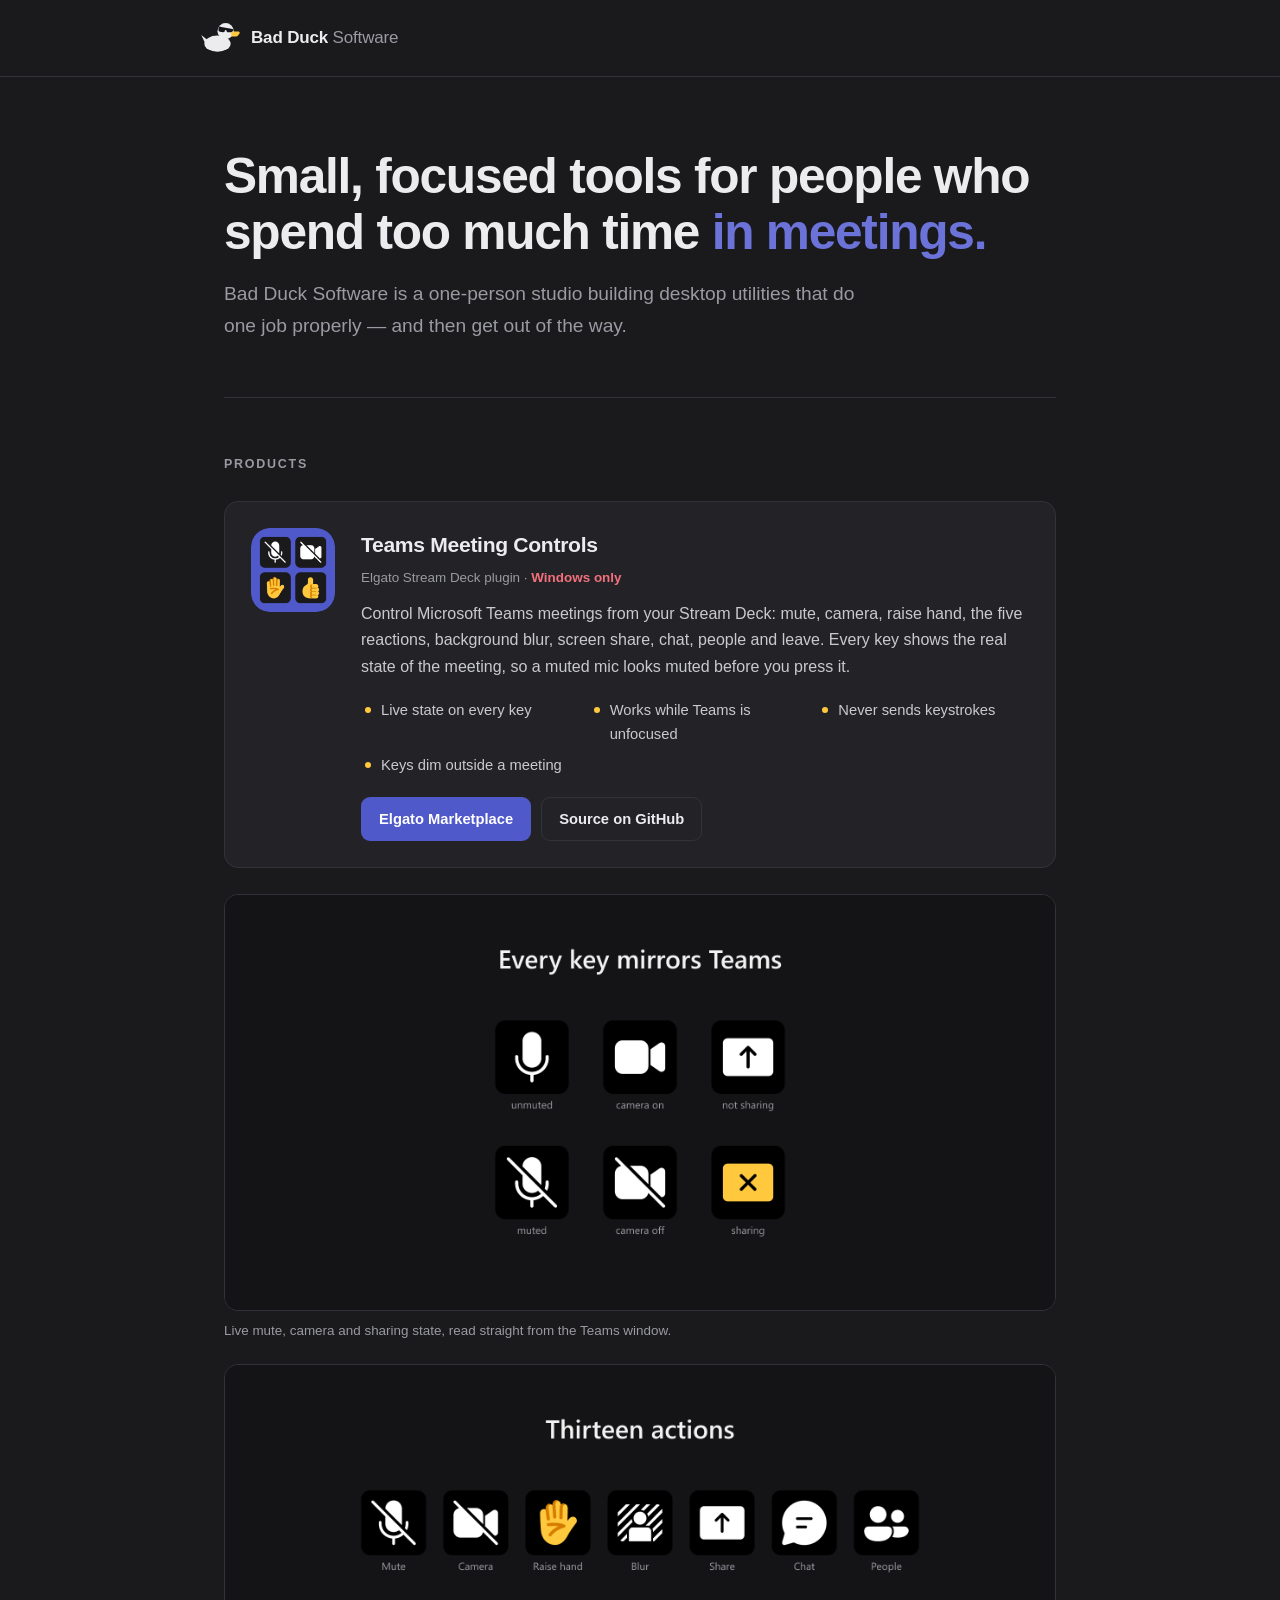
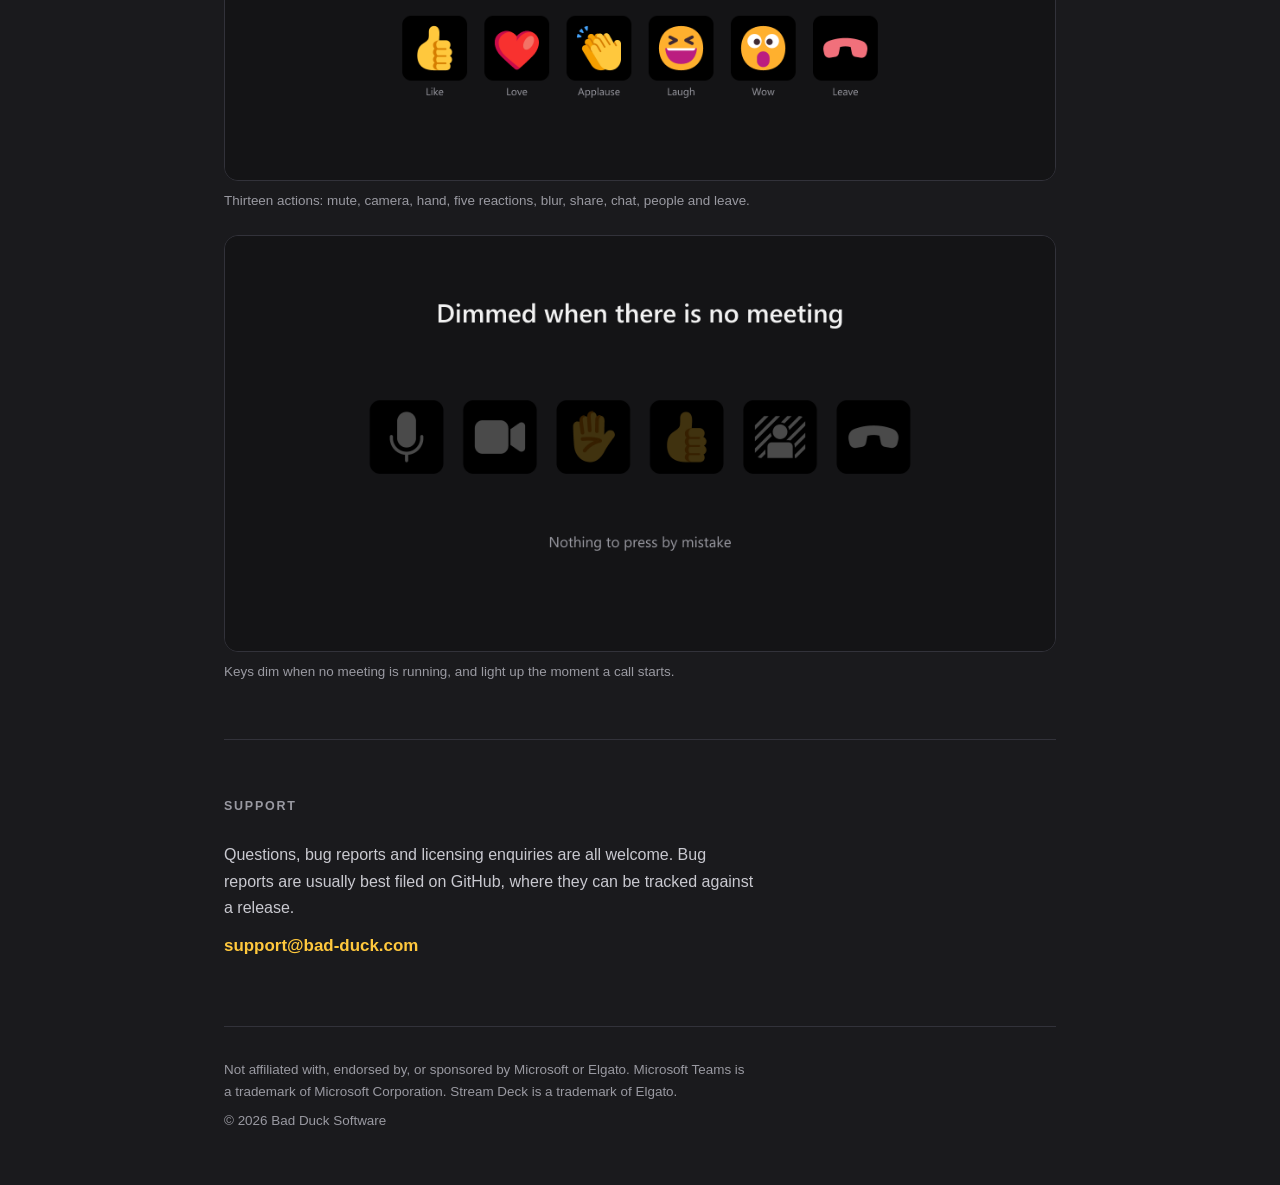
==== index.html @ 866840a8 "Use the Bad Duck logo for link previews, not the product icon og:image pointed at the Teams Meeting " ====
<!DOCTYPE html>
<html lang="en">
<head>
<meta charset="utf-8">
<meta name="viewport" content="width=device-width, initial-scale=1">
<title>Bad Duck Software</title>
<meta name="description" content="Bad Duck Software builds small, focused tools for people who spend too much time in meetings. Makers of Teams Meeting Controls for the Elgato Stream Deck.">
<link rel="canonical" href="https://bad-duck.com/">
<meta property="og:type" content="website">
<meta property="og:url" content="https://bad-duck.com/">
<meta property="og:title" content="Bad Duck Software">
<meta property="og:description" content="Small, focused tools for people who spend too much time in meetings.">
<meta property="og:image" content="https://bad-duck.com/brand/og-image.png">
<meta property="og:image:type" content="image/png">
<meta property="og:image:width" content="1200">
<meta property="og:image:height" content="630">
<meta property="og:image:alt" content="Bad Duck Software">
<meta name="twitter:card" content="summary_large_image">
<meta name="twitter:image" content="https://bad-duck.com/brand/og-image.png">
<meta name="theme-color" content="#1A1A1D">
<link rel="icon" href="favicon.svg" type="image/svg+xml">
<link rel="apple-touch-icon" href="brand/bad-duck-logo-dark-512.png">
<style>
  :root{
    --indigo:#5059C9;
    --indigo-lift:#6b73d8;
    --ink:#1A1A1D;
    --ink-raised:#232327;
    --amber:#FFC83D;
    --coral:#F1707B;
    --text:#ECECEE;
    --muted:#9A9AA2;
    --line:#32323a;
    --radius:14px;
  }
  *{box-sizing:border-box}
  html{-webkit-text-size-adjust:100%}
  body{
    margin:0;
    background:var(--ink);
    color:var(--text);
    font:16px/1.65 -apple-system,BlinkMacSystemFont,"Segoe UI",Roboto,Helvetica,Arial,sans-serif;
    -webkit-font-smoothing:antialiased;
  }
  a{color:var(--amber);text-decoration:none}
  a:hover{text-decoration:underline}
  .wrap{width:100%;max-width:880px;margin:0 auto;padding:0 24px}

  /* ---- header ---- */
  header{border-bottom:1px solid var(--line)}
  .bar{display:flex;align-items:center;gap:11px;padding:18px 0}
  .mark{width:40px;height:40px;flex:none;display:block}
  .wordmark{font-weight:650;letter-spacing:-.01em;font-size:17px}
  .wordmark span{color:var(--muted);font-weight:400}

  /* ---- hero ---- */
  .hero{padding:72px 0 56px;border-bottom:1px solid var(--line)}
  .hero h1{
    margin:0 0 18px;
    font-size:clamp(2rem,6vw,3.1rem);
    line-height:1.12;
    letter-spacing:-.025em;
    font-weight:700;
  }
  .hero h1 em{font-style:normal;color:var(--indigo-lift)}
  .lede{margin:0;font-size:clamp(1.02rem,2.4vw,1.2rem);color:var(--muted);max-width:60ch}

  /* ---- sections ---- */
  section{padding:56px 0;border-bottom:1px solid var(--line)}
  h2{font-size:.78rem;letter-spacing:.14em;text-transform:uppercase;color:var(--muted);
     margin:0 0 26px;font-weight:600}

  /* ---- product ---- */
  .card{
    display:flex;gap:26px;align-items:flex-start;
    background:var(--ink-raised);border:1px solid var(--line);
    border-radius:var(--radius);padding:26px;
  }
  .card img.icon{width:84px;height:84px;flex:none;border-radius:19px;display:block}
  .card h3{margin:0 0 4px;font-size:1.32rem;letter-spacing:-.015em}
  .platform{margin:0 0 12px;font-size:.84rem;color:var(--muted)}
  .platform b{color:var(--coral);font-weight:600}
  .card p.desc{margin:0 0 18px;color:#C9C9D0}

  ul.feat{list-style:none;margin:0 0 20px;padding:0;
          display:grid;grid-template-columns:repeat(auto-fit,minmax(178px,1fr));gap:6px 18px}
  ul.feat li{font-size:.92rem;color:#C9C9D0;padding-left:20px;position:relative}
  ul.feat li::before{content:"";position:absolute;left:4px;top:.62em;
                     width:6px;height:6px;border-radius:50%;background:var(--amber)}

  .actions{display:flex;flex-wrap:wrap;gap:10px}
  .btn{display:inline-block;padding:9px 17px;border-radius:9px;font-size:.92rem;font-weight:600;
       border:1px solid transparent;transition:background .15s,border-color .15s}
  .btn:hover{text-decoration:none}
  .btn-primary{background:var(--indigo);color:#fff}
  .btn-primary:hover{background:var(--indigo-lift)}
  .btn-ghost{border-color:var(--line);color:var(--text)}
  .btn-ghost:hover{border-color:var(--muted)}

  .gallery{margin-top:26px;display:grid;gap:22px}
  figure.shot{margin:0}
  figure.shot img{width:100%;height:auto;display:block;border-radius:var(--radius);
                  border:1px solid var(--line)}
  figure.shot figcaption{margin-top:9px;font-size:.84rem;color:var(--muted)}

  /* ---- contact ---- */
  .contact p{margin:0 0 10px;max-width:60ch;color:#C9C9D0}
  .mailto{font-size:1.06rem;font-weight:600}

  /* ---- footer ---- */
  footer{padding:32px 0 46px;font-size:.84rem;color:var(--muted)}
  footer p{margin:0 0 7px;max-width:70ch}

  @media (max-width:600px){
    .hero{padding:52px 0 42px}
    section{padding:44px 0}
    .card{flex-direction:column;gap:18px;padding:22px}
    .card img.icon{width:66px;height:66px;border-radius:15px}
  }
</style>
</head>
<body>

<header>
  <div class="wrap bar">
    <svg class="mark" viewBox="0 0 64 64" role="img" aria-label="Bad Duck Software logo">
      <path d="M13 36 2 27l10 21z" fill="#ECECEE"/>
      <ellipse cx="28" cy="41" rx="21" ry="13" fill="#ECECEE"/>
      <circle cx="41" cy="21" r="13" fill="#ECECEE"/>
      <path d="M50 21.5h11.3c1.9 0 2.9 2.2 1.7 3.7l-2.5 3.1c-.6.8-1.6 1.2-2.6 1.2H50z" fill="#FFC83D"/>
      <clipPath id="bdhead"><circle cx="41" cy="21" r="13"/></clipPath>
      <path clip-path="url(#bdhead)" d="M29.6 13.4 52 17.5c1.4.3 2 1.9 1 2.9l-1.7 1.7c-.5.5-1.2.8-1.9.8h-4.3c-1.6 0-2.8-1.3-2.8-2.9v-.5l-2.4-.4v.8c0 1.7-1.5 3-3.2 2.7l-4.7-.7c-1.4-.2-2.4-1.4-2.4-2.8v-3.2c0-1.6 1.5-2.8 3-2.5z" fill="#141418"/>
    </svg>
    <div class="wordmark">Bad Duck <span>Software</span></div>
  </div>
</header>

<main>
  <div class="wrap">

    <div class="hero">
      <h1>Small, focused tools for people who spend&nbsp;too&nbsp;much&nbsp;time <em>in meetings.</em></h1>
      <p class="lede">Bad Duck Software is a one-person studio building desktop utilities that do
        one job properly — and then get out of the way.</p>
    </div>

    <section>
      <h2>Products</h2>

      <div class="card">
        <img class="icon" src="img/teams-meeting-controls.png"
             alt="Teams Meeting Controls app icon" width="84" height="84">
        <div>
          <h3>Teams Meeting Controls</h3>
          <p class="platform">Elgato Stream Deck plugin &middot; <b>Windows only</b></p>
          <p class="desc">Control Microsoft Teams meetings from your Stream Deck: mute, camera,
            raise hand, the five reactions, background blur, screen share, chat, people and leave.
            Every key shows the real state of the meeting, so a muted mic looks muted before you
            press it.</p>
          <ul class="feat">
            <li>Live state on every key</li>
            <li>Works while Teams is unfocused</li>
            <li>Never sends keystrokes</li>
            <li>Keys dim outside a meeting</li>
          </ul>
          <div class="actions">
            <a class="btn btn-primary"
               href="https://marketplace.elgato.com/stream-deck/plugins">Elgato Marketplace</a>
            <a class="btn btn-ghost"
               href="https://github.com/danswett/streamdeck-teams-control">Source on GitHub</a>
          </div>
        </div>
      </div>

      <div class="gallery">
        <figure class="shot">
          <img src="img/gallery-live-state.png"
               alt="Stream Deck keys showing live Teams meeting state" loading="lazy">
          <figcaption>Live mute, camera and sharing state, read straight from the Teams window.</figcaption>
        </figure>
        <figure class="shot">
          <img src="img/gallery-actions.png"
               alt="The full set of Teams Meeting Controls actions" loading="lazy">
          <figcaption>Thirteen actions: mute, camera, hand, five reactions, blur, share, chat, people and leave.</figcaption>
        </figure>
        <figure class="shot">
          <img src="img/gallery-no-meeting.png"
               alt="Stream Deck keys dimmed when no meeting is running" loading="lazy">
          <figcaption>Keys dim when no meeting is running, and light up the moment a call starts.</figcaption>
        </figure>
      </div>
    </section>

    <section class="contact">
      <h2>Support</h2>
      <p>Questions, bug reports and licensing enquiries are all welcome. Bug reports are usually
        best filed on GitHub, where they can be tracked against a release.</p>
      <p class="mailto"><a href="mailto:support@bad-duck.com">support@bad-duck.com</a></p>
    </section>

  </div>
</main>

<footer>
  <div class="wrap">
    <p>Not affiliated with, endorsed by, or sponsored by Microsoft or Elgato. Microsoft Teams
      is a trademark of Microsoft Corporation. Stream Deck is a trademark of Elgato.</p>
    <p>&copy; 2026 Bad Duck Software</p>
  </div>
</footer>

</body>
</html>
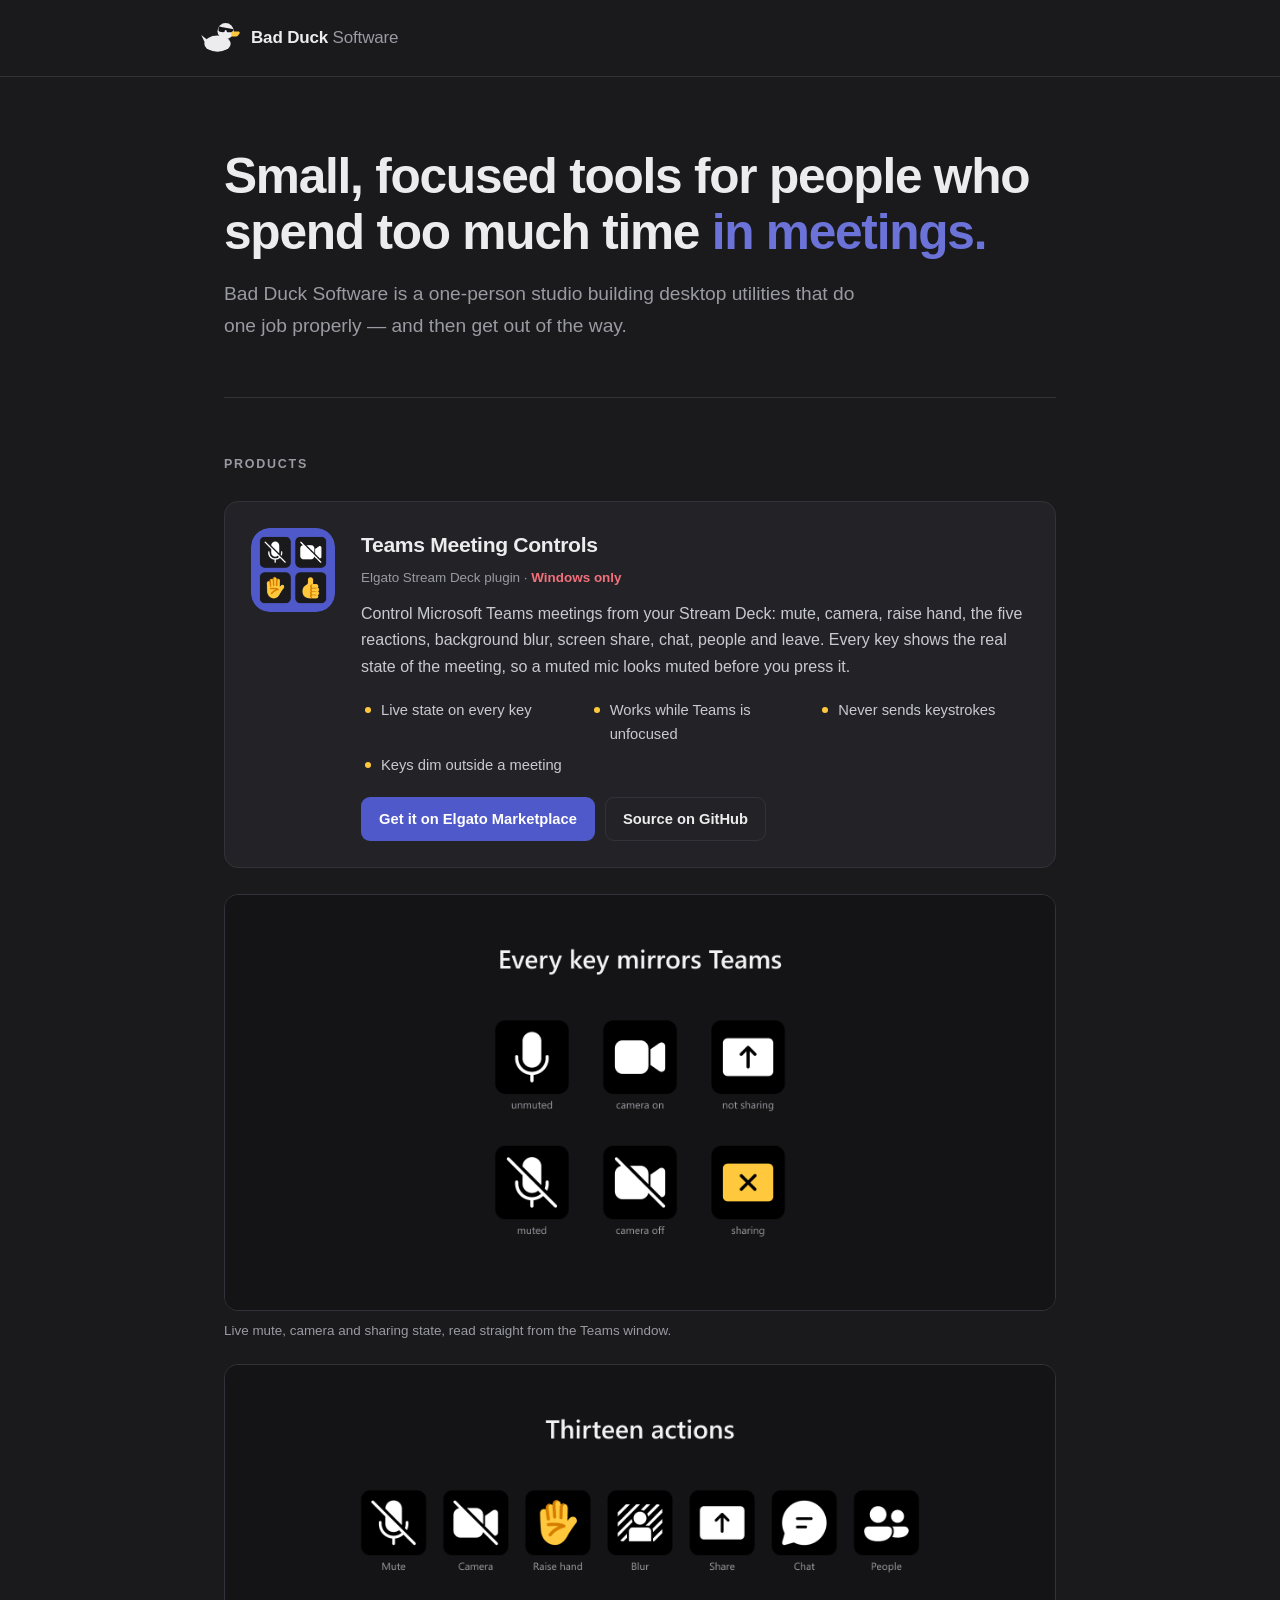
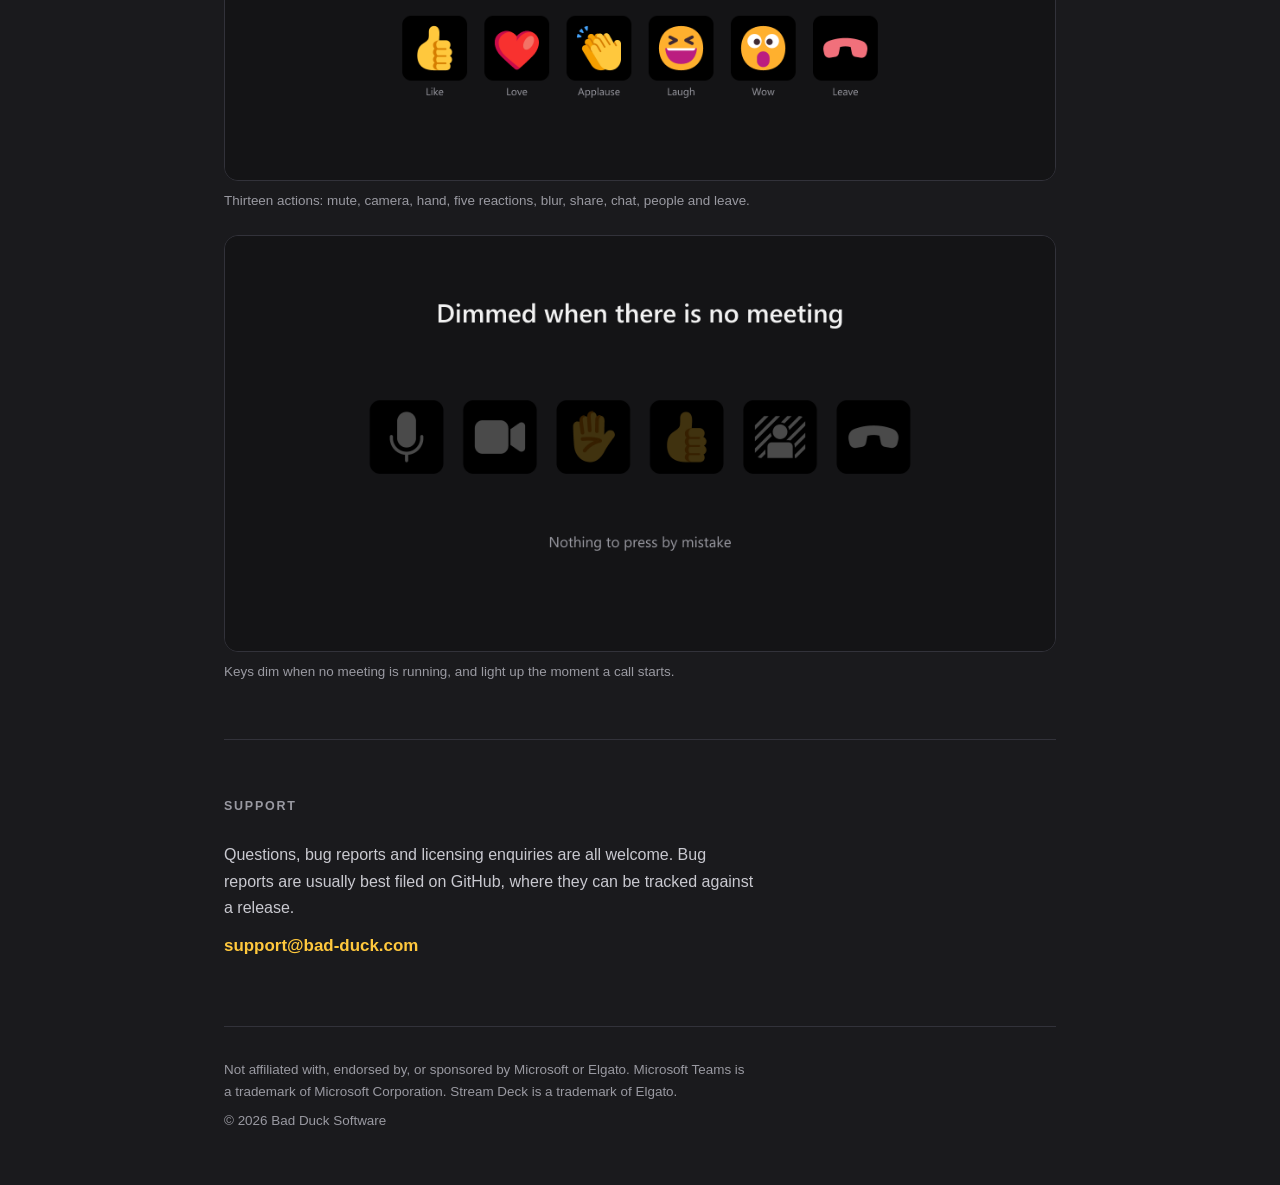
==== commit 2199b918: "Link straight to the Marketplace listing Teams Meeting Controls is published, so the button points a" ====
--- a/index.html
+++ b/index.html
@@ -165,7 +165,7 @@
           </ul>
           <div class="actions">
             <a class="btn btn-primary"
-               href="https://marketplace.elgato.com/stream-deck/plugins">Elgato Marketplace</a>
+               href="https://marketplace.elgato.com/product/teams-meeting-controls-cd033891-69c4-4ee7-95e5-f07773b6fb95">Get it on Elgato Marketplace</a>
             <a class="btn btn-ghost"
                href="https://github.com/danswett/streamdeck-teams-control">Source on GitHub</a>
           </div>
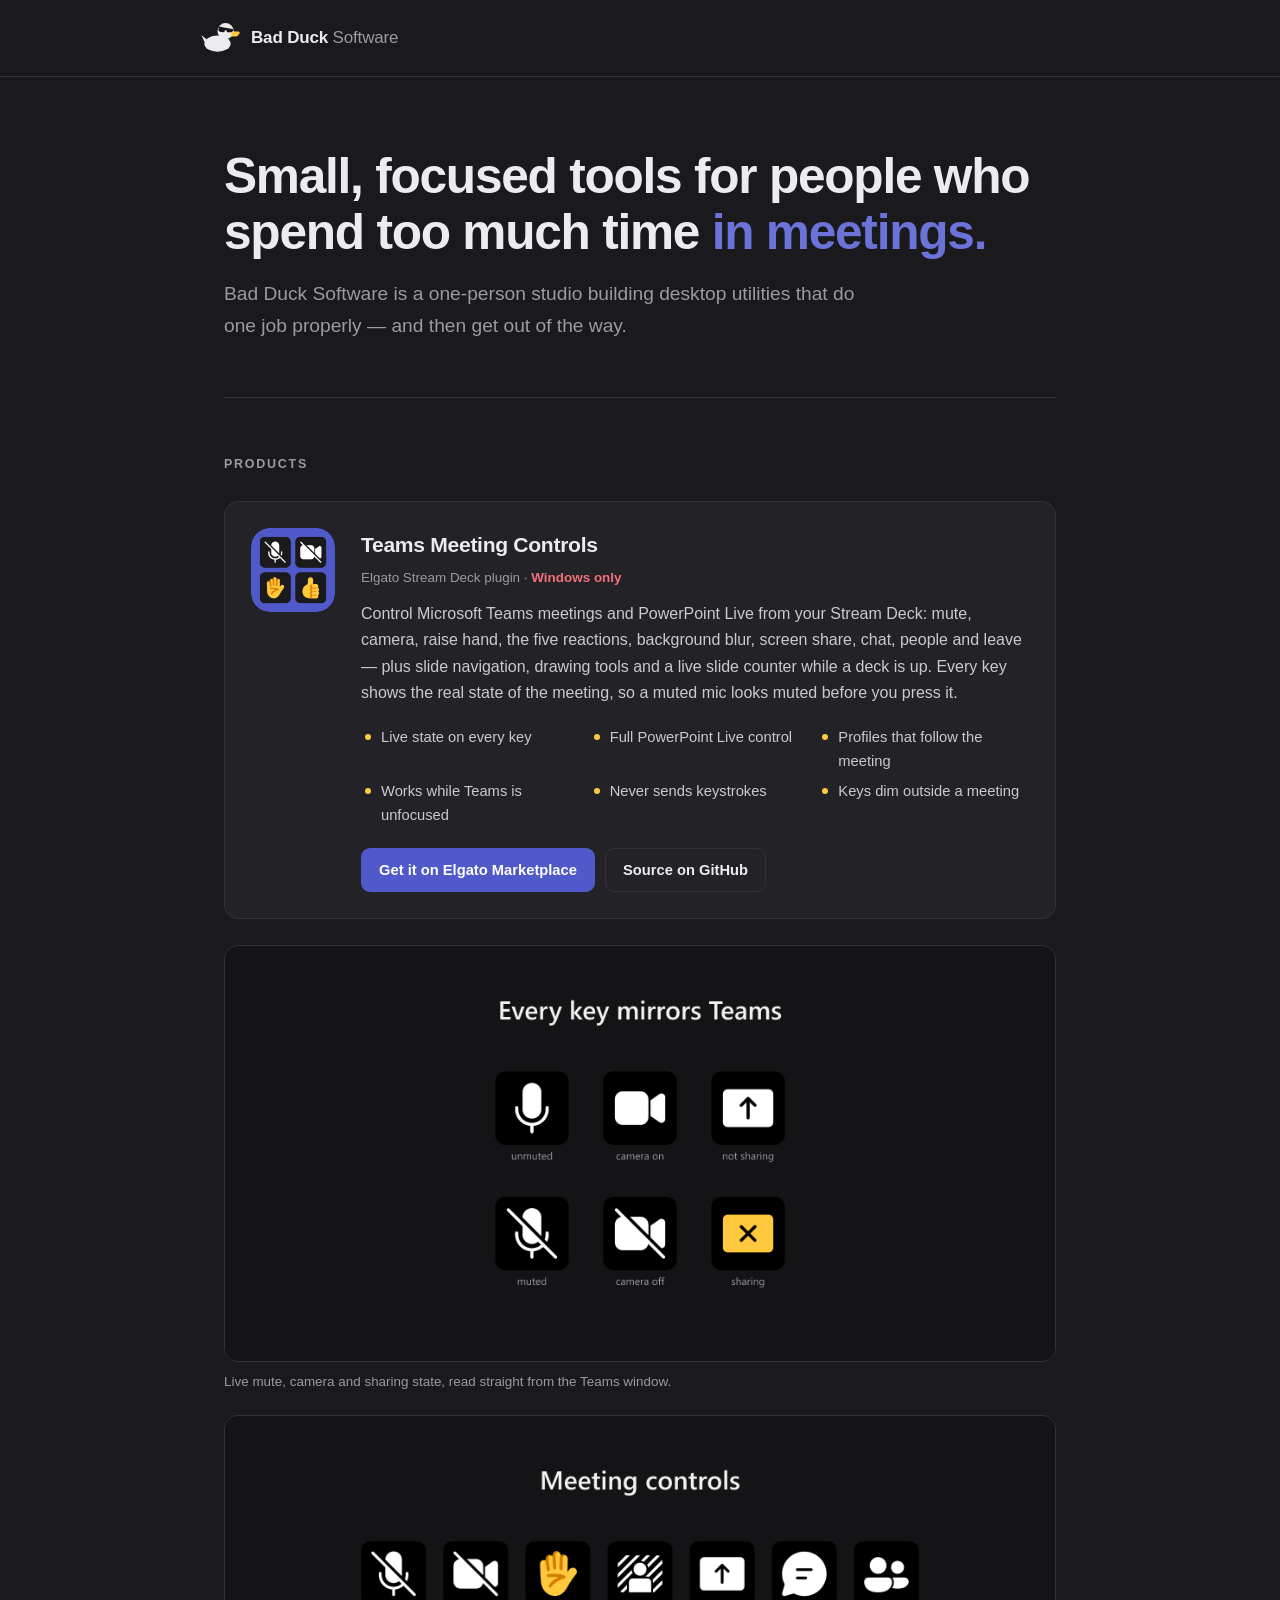
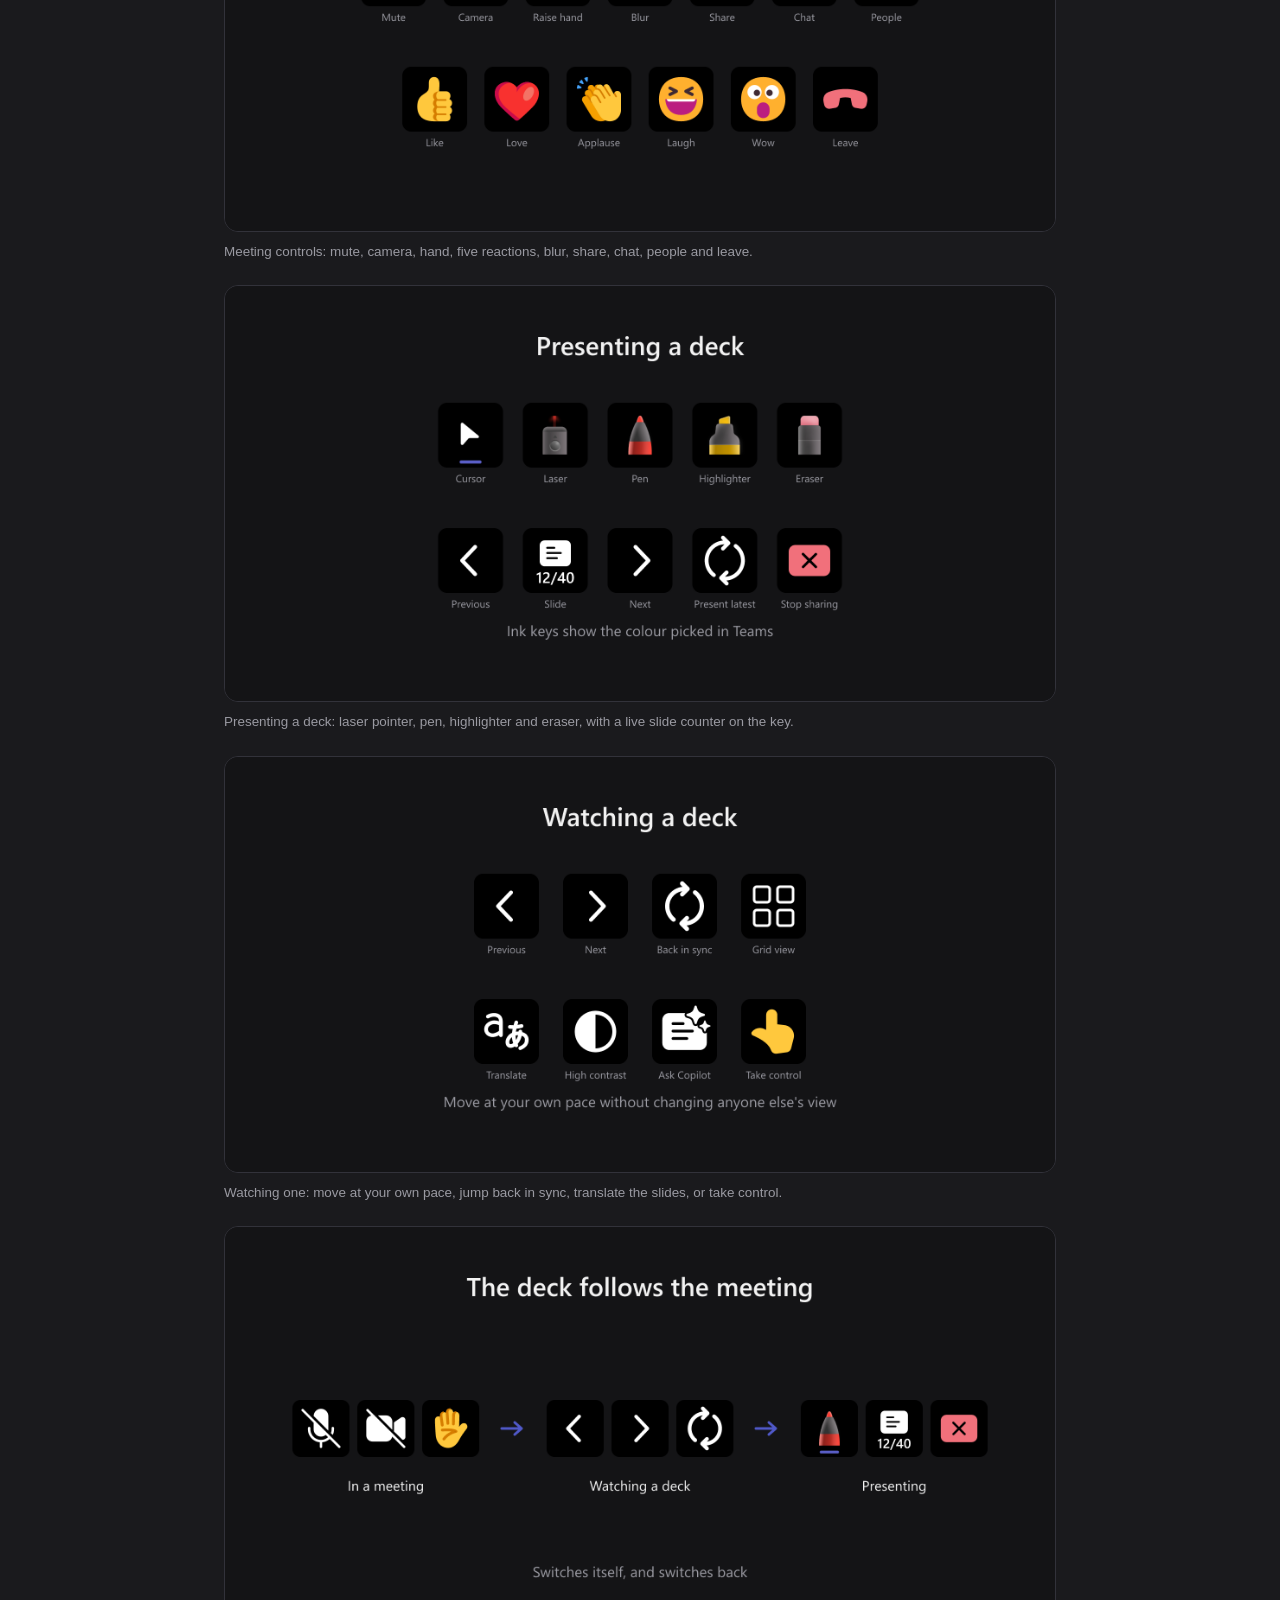
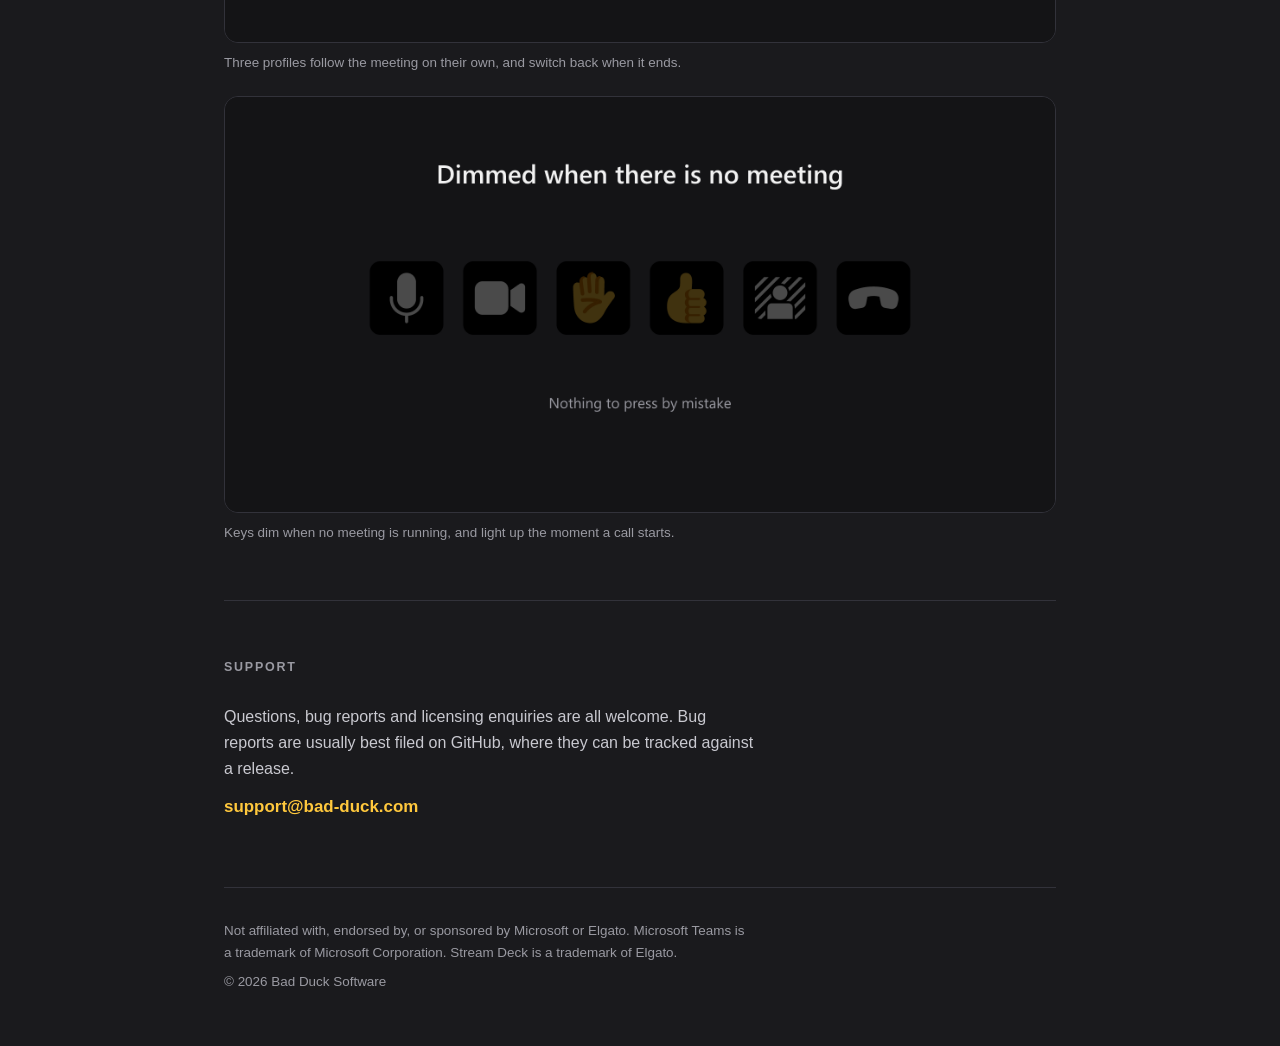
==== commit dbcfc011: "Show PowerPoint Live on the product page The page still described a meeting plugin: thirteen actions" ====
--- a/index.html
+++ b/index.html
@@ -153,12 +153,15 @@
         <div>
           <h3>Teams Meeting Controls</h3>
           <p class="platform">Elgato Stream Deck plugin &middot; <b>Windows only</b></p>
-          <p class="desc">Control Microsoft Teams meetings from your Stream Deck: mute, camera,
-            raise hand, the five reactions, background blur, screen share, chat, people and leave.
-            Every key shows the real state of the meeting, so a muted mic looks muted before you
-            press it.</p>
+          <p class="desc">Control Microsoft Teams meetings and PowerPoint Live from your Stream
+            Deck: mute, camera, raise hand, the five reactions, background blur, screen share,
+            chat, people and leave — plus slide navigation, drawing tools and a live slide
+            counter while a deck is up. Every key shows the real state of the meeting, so a
+            muted mic looks muted before you press it.</p>
           <ul class="feat">
             <li>Live state on every key</li>
+            <li>Full PowerPoint Live control</li>
+            <li>Profiles that follow the meeting</li>
             <li>Works while Teams is unfocused</li>
             <li>Never sends keystrokes</li>
             <li>Keys dim outside a meeting</li>
@@ -180,8 +183,23 @@
         </figure>
         <figure class="shot">
           <img src="img/gallery-actions.png"
-               alt="The full set of Teams Meeting Controls actions" loading="lazy">
-          <figcaption>Thirteen actions: mute, camera, hand, five reactions, blur, share, chat, people and leave.</figcaption>
+               alt="The Teams Meeting Controls meeting actions" loading="lazy">
+          <figcaption>Meeting controls: mute, camera, hand, five reactions, blur, share, chat, people and leave.</figcaption>
+        </figure>
+        <figure class="shot">
+          <img src="img/gallery-presenting.png"
+               alt="Stream Deck keys for presenting a PowerPoint Live deck" loading="lazy">
+          <figcaption>Presenting a deck: laser pointer, pen, highlighter and eraser, with a live slide counter on the key.</figcaption>
+        </figure>
+        <figure class="shot">
+          <img src="img/gallery-watching.png"
+               alt="Stream Deck keys for watching a PowerPoint Live deck" loading="lazy">
+          <figcaption>Watching one: move at your own pace, jump back in sync, translate the slides, or take control.</figcaption>
+        </figure>
+        <figure class="shot">
+          <img src="img/gallery-profiles.png"
+               alt="Three Stream Deck profiles following the state of a meeting" loading="lazy">
+          <figcaption>Three profiles follow the meeting on their own, and switch back when it ends.</figcaption>
         </figure>
         <figure class="shot">
           <img src="img/gallery-no-meeting.png"
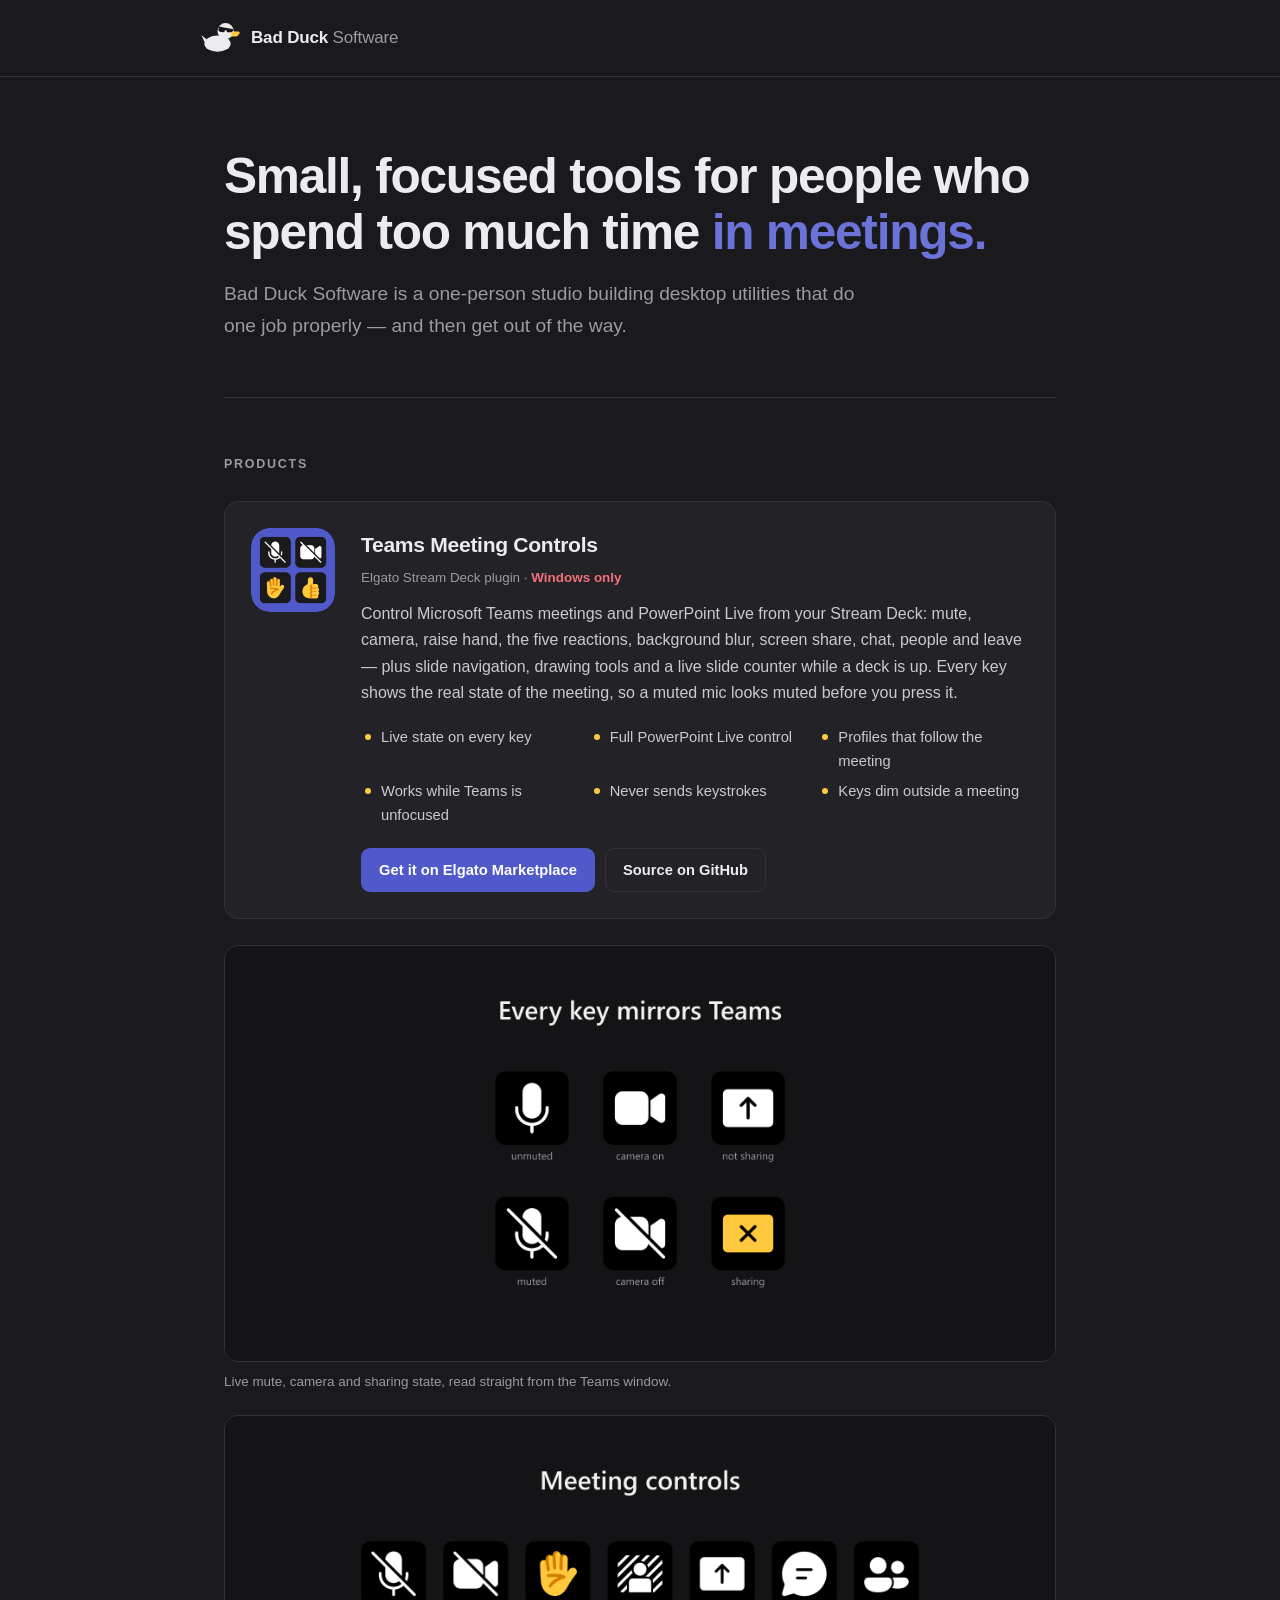
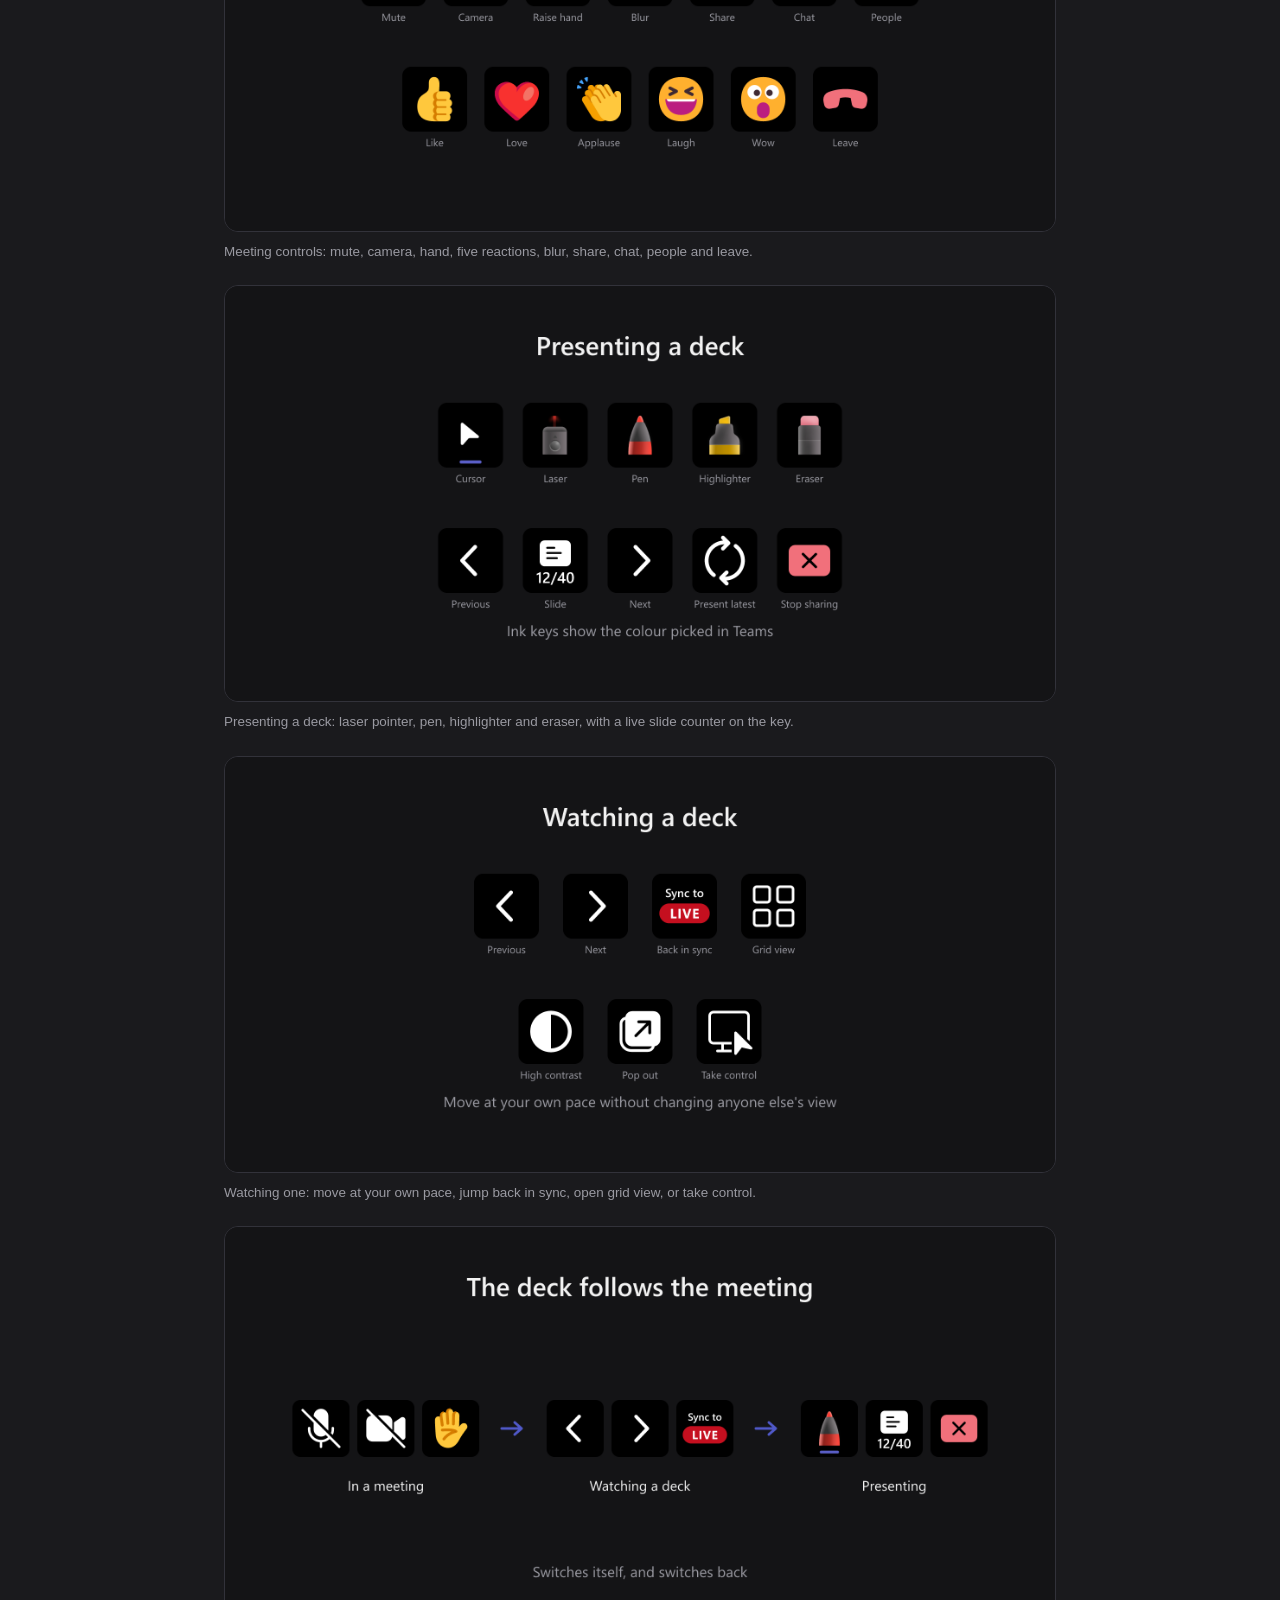
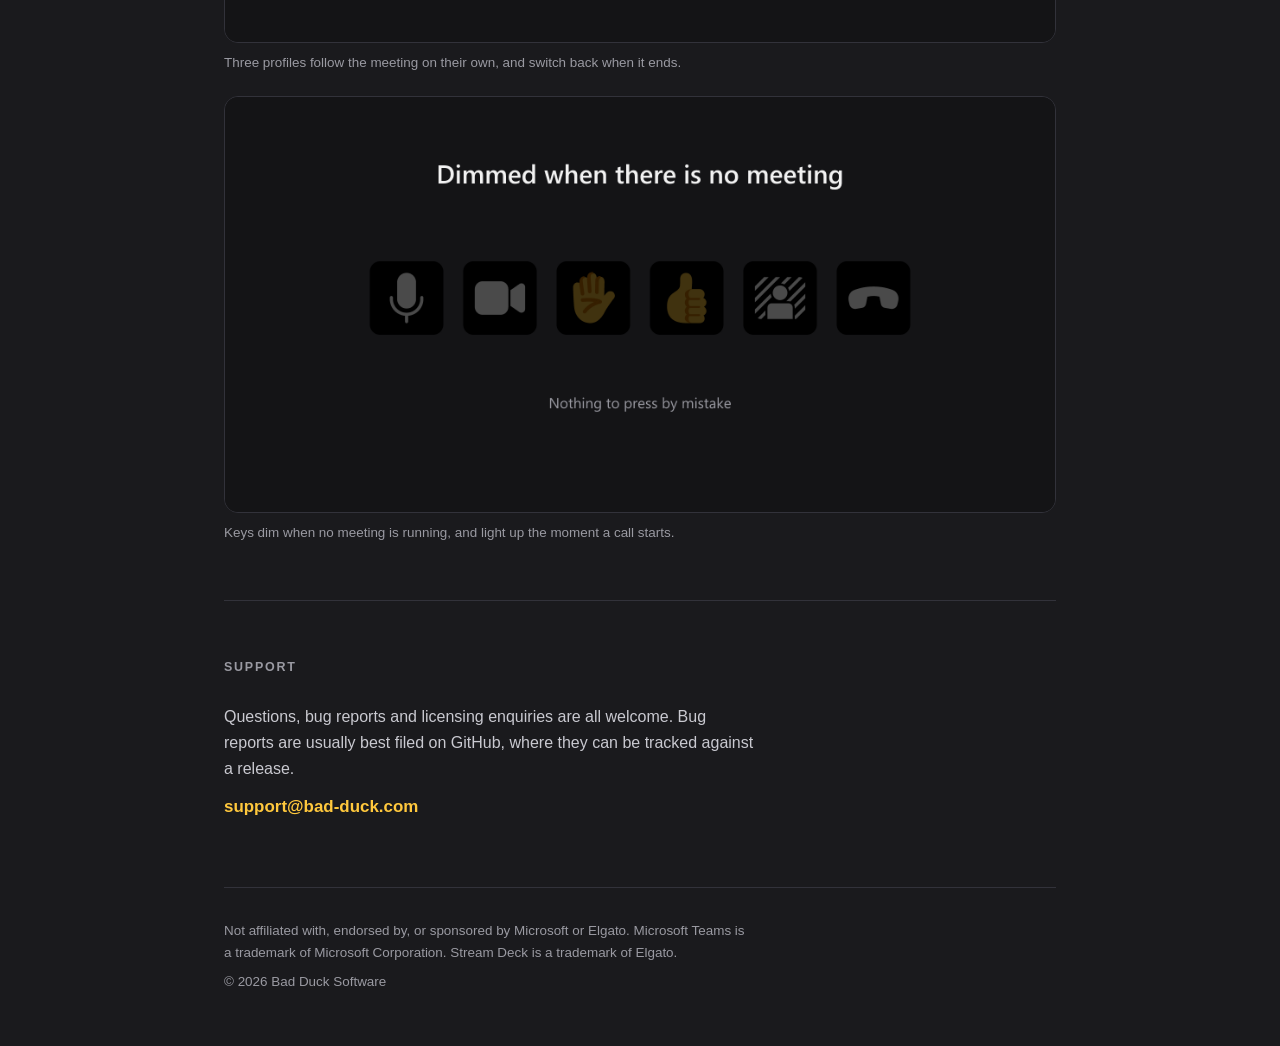
==== commit ccb684a0: "Drop translate from the watching caption Translate slides and Ask Copilot were withdrawn from the pl" ====
--- a/index.html
+++ b/index.html
@@ -194,7 +194,7 @@
         <figure class="shot">
           <img src="img/gallery-watching.png"
                alt="Stream Deck keys for watching a PowerPoint Live deck" loading="lazy">
-          <figcaption>Watching one: move at your own pace, jump back in sync, translate the slides, or take control.</figcaption>
+          <figcaption>Watching one: move at your own pace, jump back in sync, open grid view, or take control.</figcaption>
         </figure>
         <figure class="shot">
           <img src="img/gallery-profiles.png"
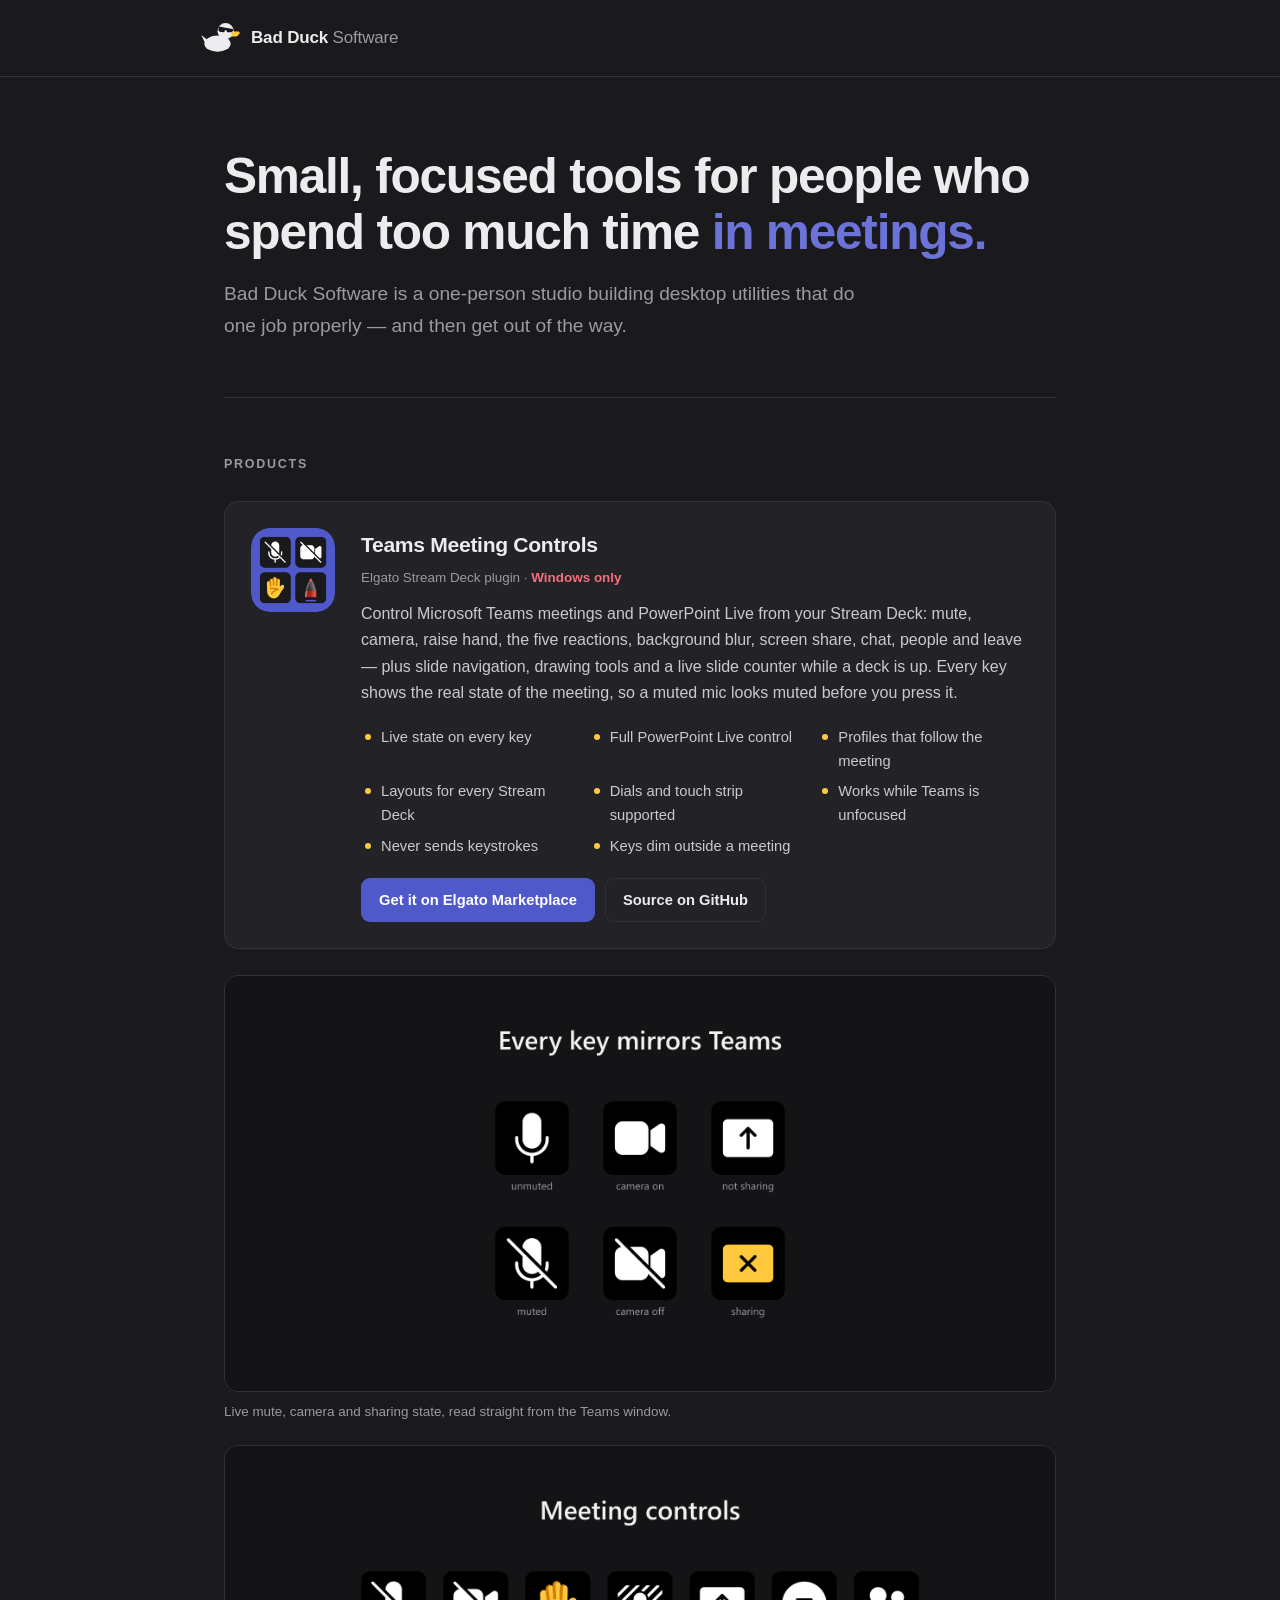
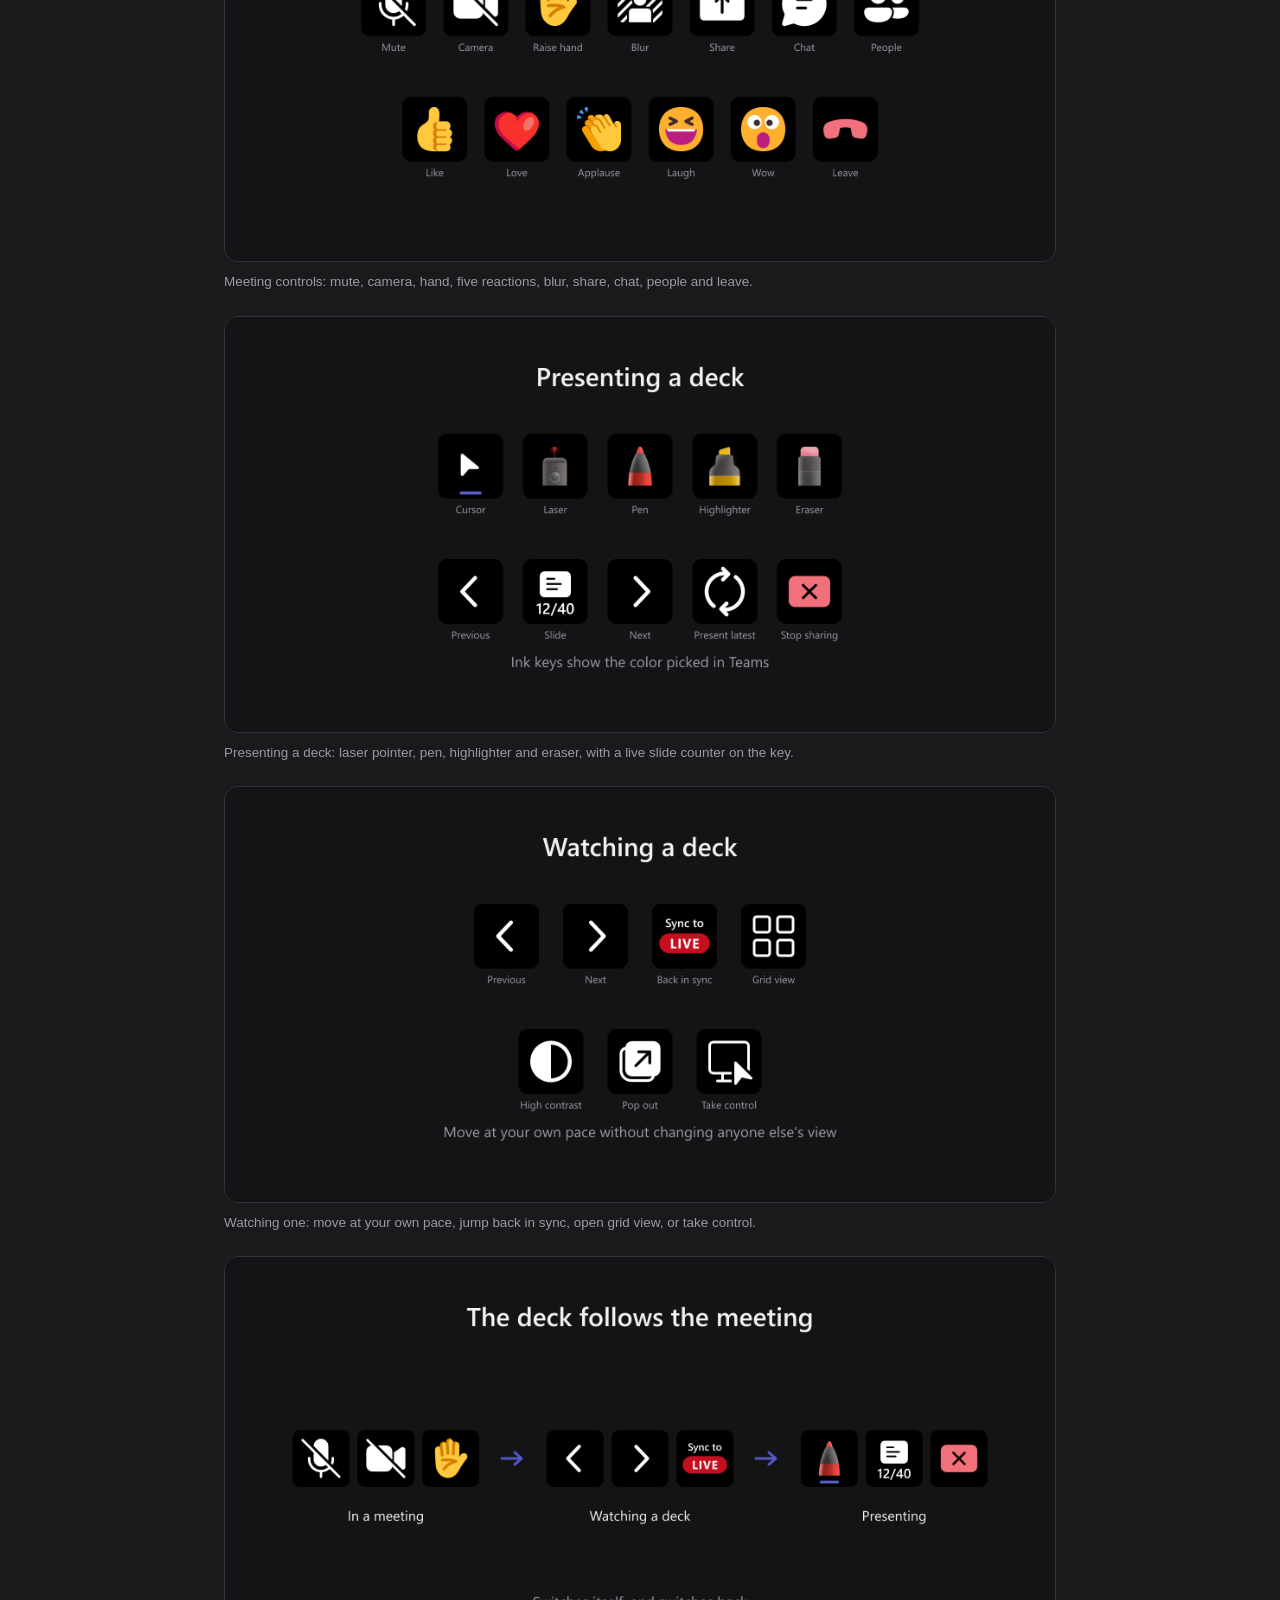
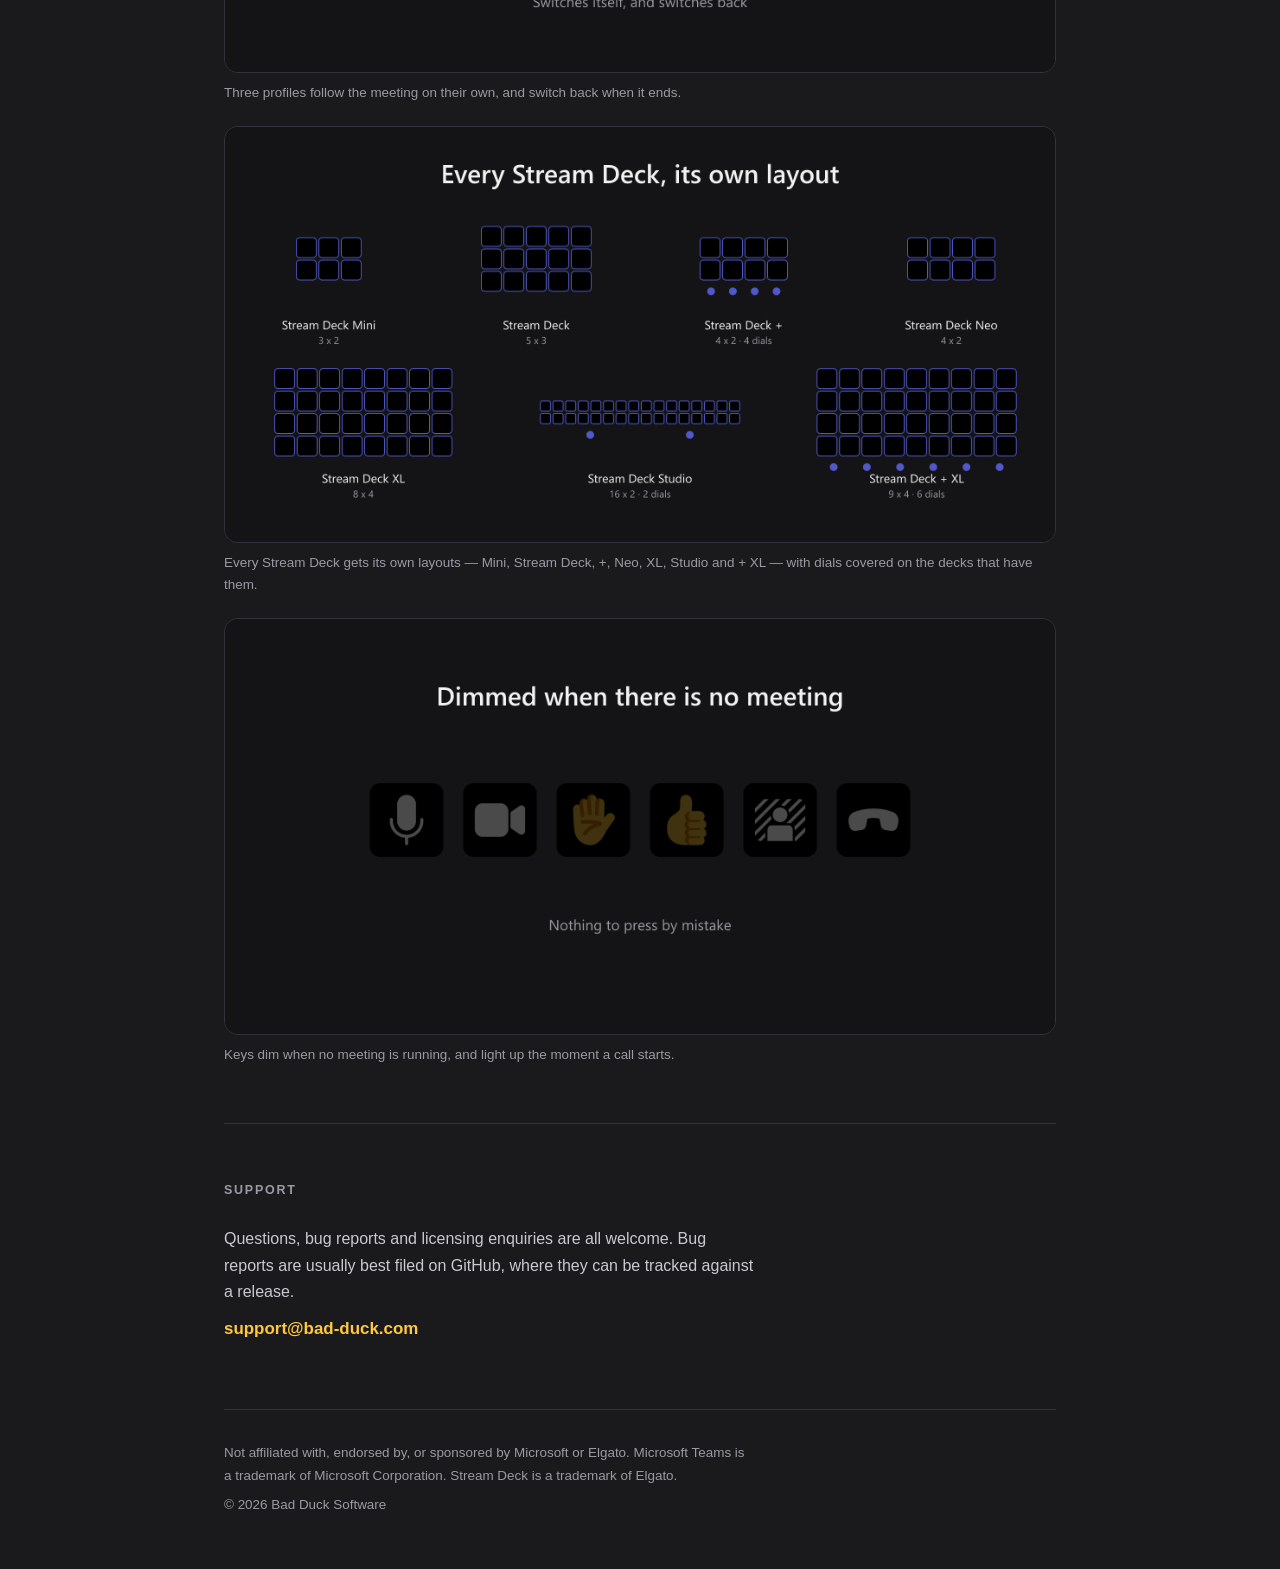
==== commit 5dfa1511: "Show that every Stream Deck is covered The plugin now ships layouts for all seven Stream Decks with " ====
--- a/index.html
+++ b/index.html
@@ -162,6 +162,8 @@
             <li>Live state on every key</li>
             <li>Full PowerPoint Live control</li>
             <li>Profiles that follow the meeting</li>
+            <li>Layouts for every Stream Deck</li>
+            <li>Dials and touch strip supported</li>
             <li>Works while Teams is unfocused</li>
             <li>Never sends keystrokes</li>
             <li>Keys dim outside a meeting</li>
@@ -202,6 +204,11 @@
           <figcaption>Three profiles follow the meeting on their own, and switch back when it ends.</figcaption>
         </figure>
         <figure class="shot">
+          <img src="img/gallery-decks.png"
+               alt="The grids of all seven supported Stream Deck models" loading="lazy">
+          <figcaption>Every Stream Deck gets its own layouts — Mini, Stream Deck, +, Neo, XL, Studio and + XL — with dials covered on the decks that have them.</figcaption>
+        </figure>
+        <figure class="shot">
           <img src="img/gallery-no-meeting.png"
                alt="Stream Deck keys dimmed when no meeting is running" loading="lazy">
           <figcaption>Keys dim when no meeting is running, and light up the moment a call starts.</figcaption>
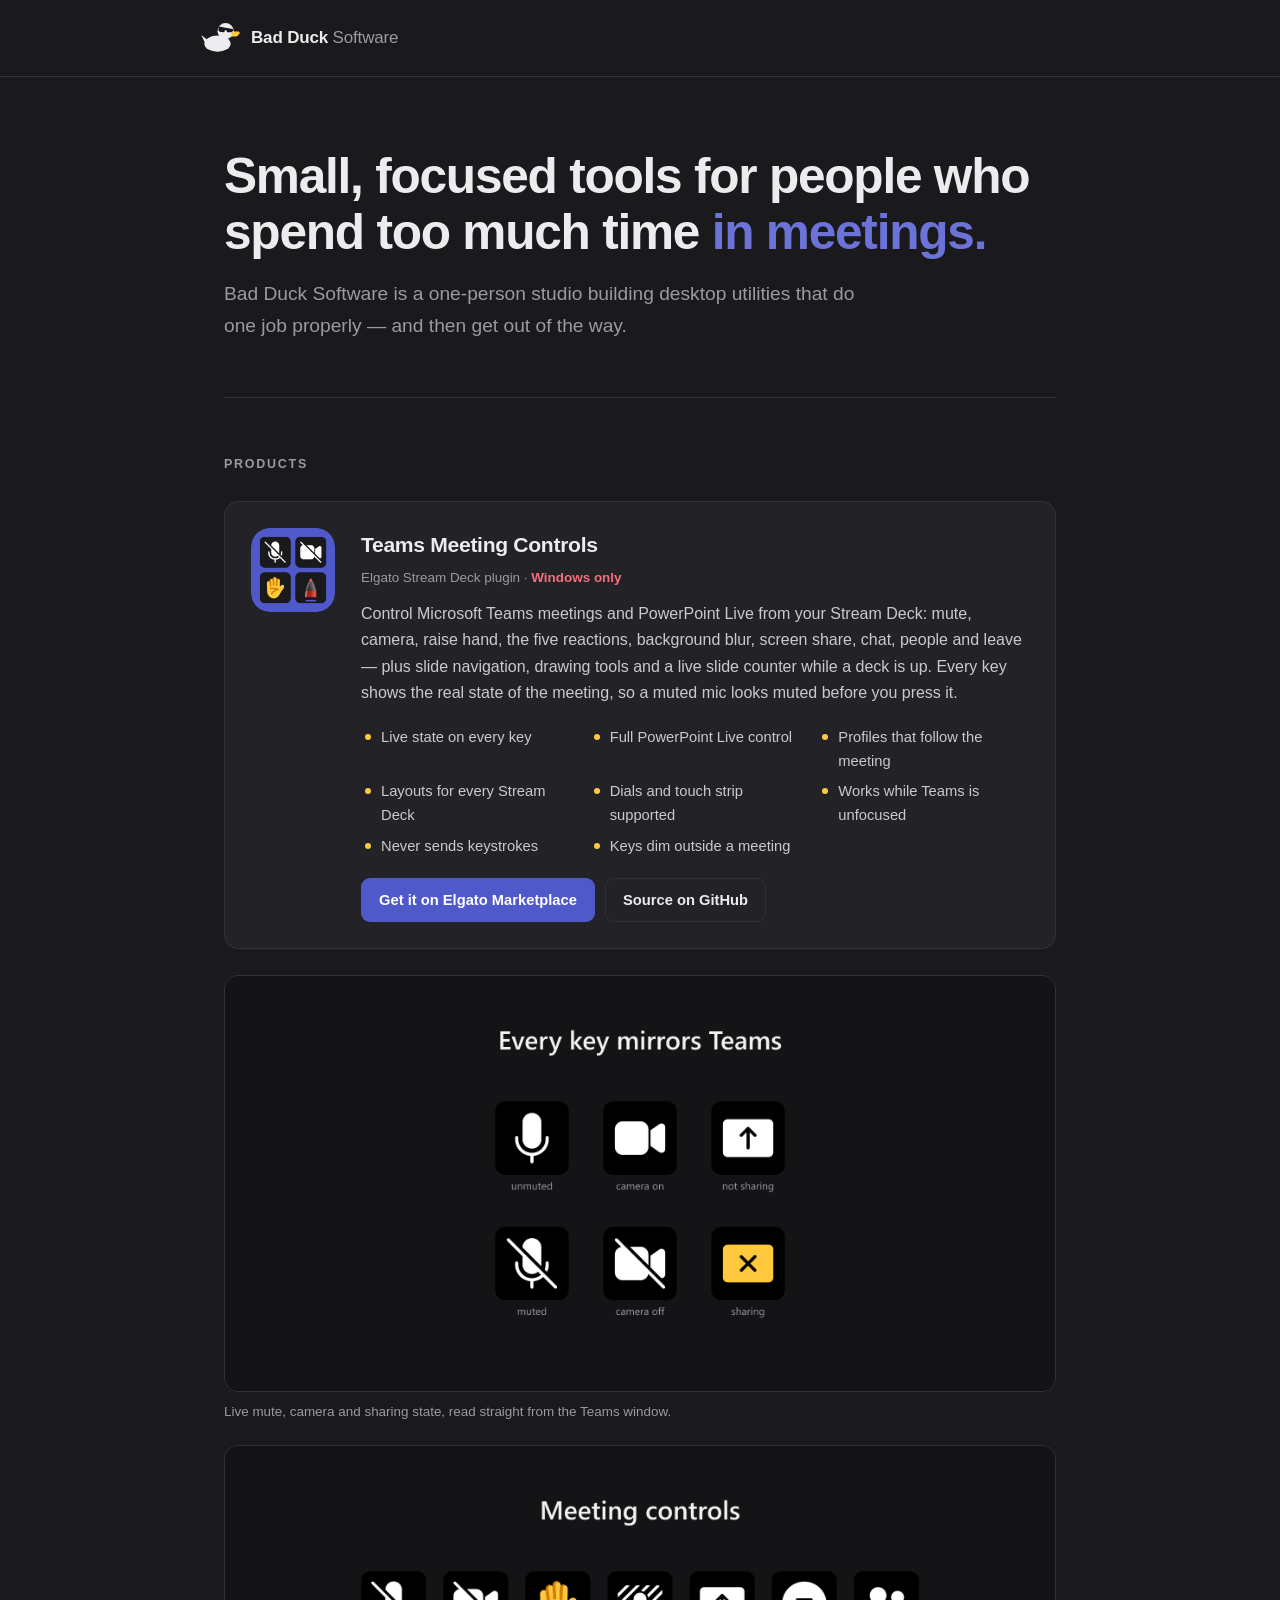
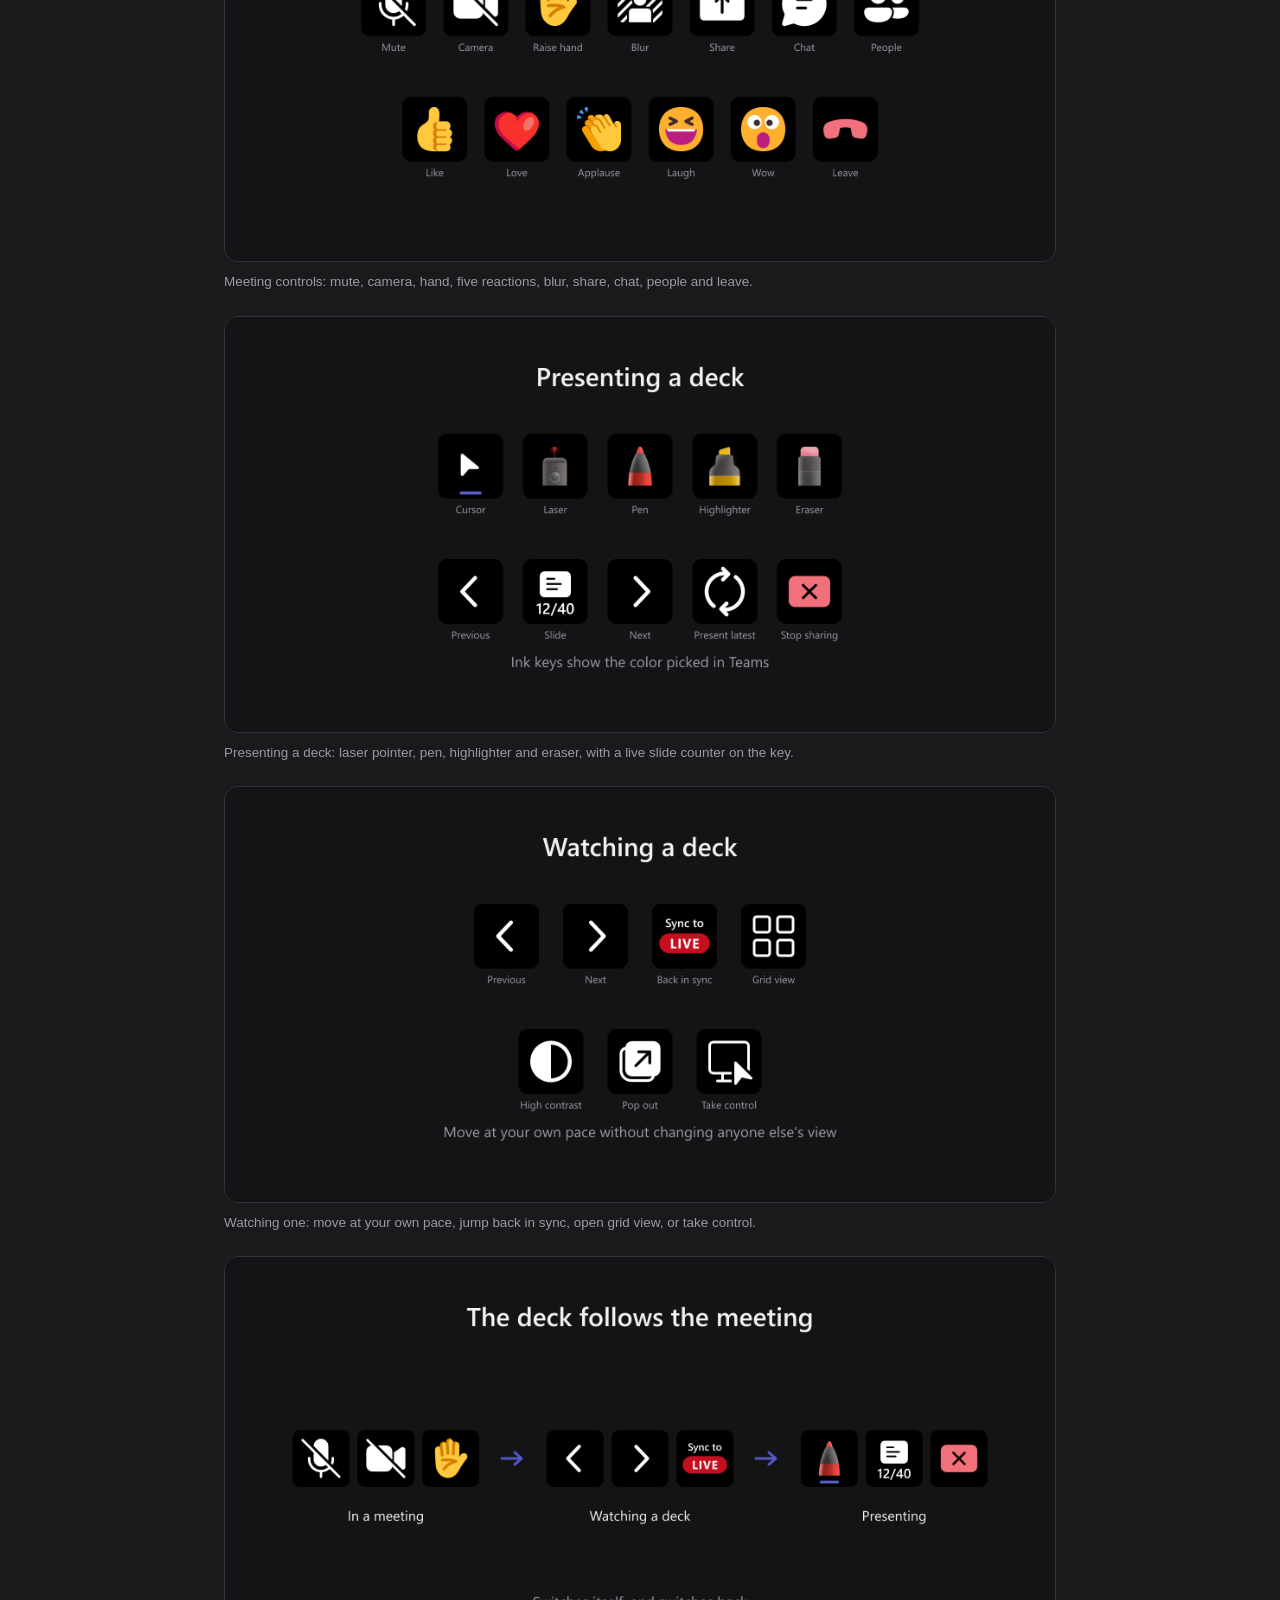
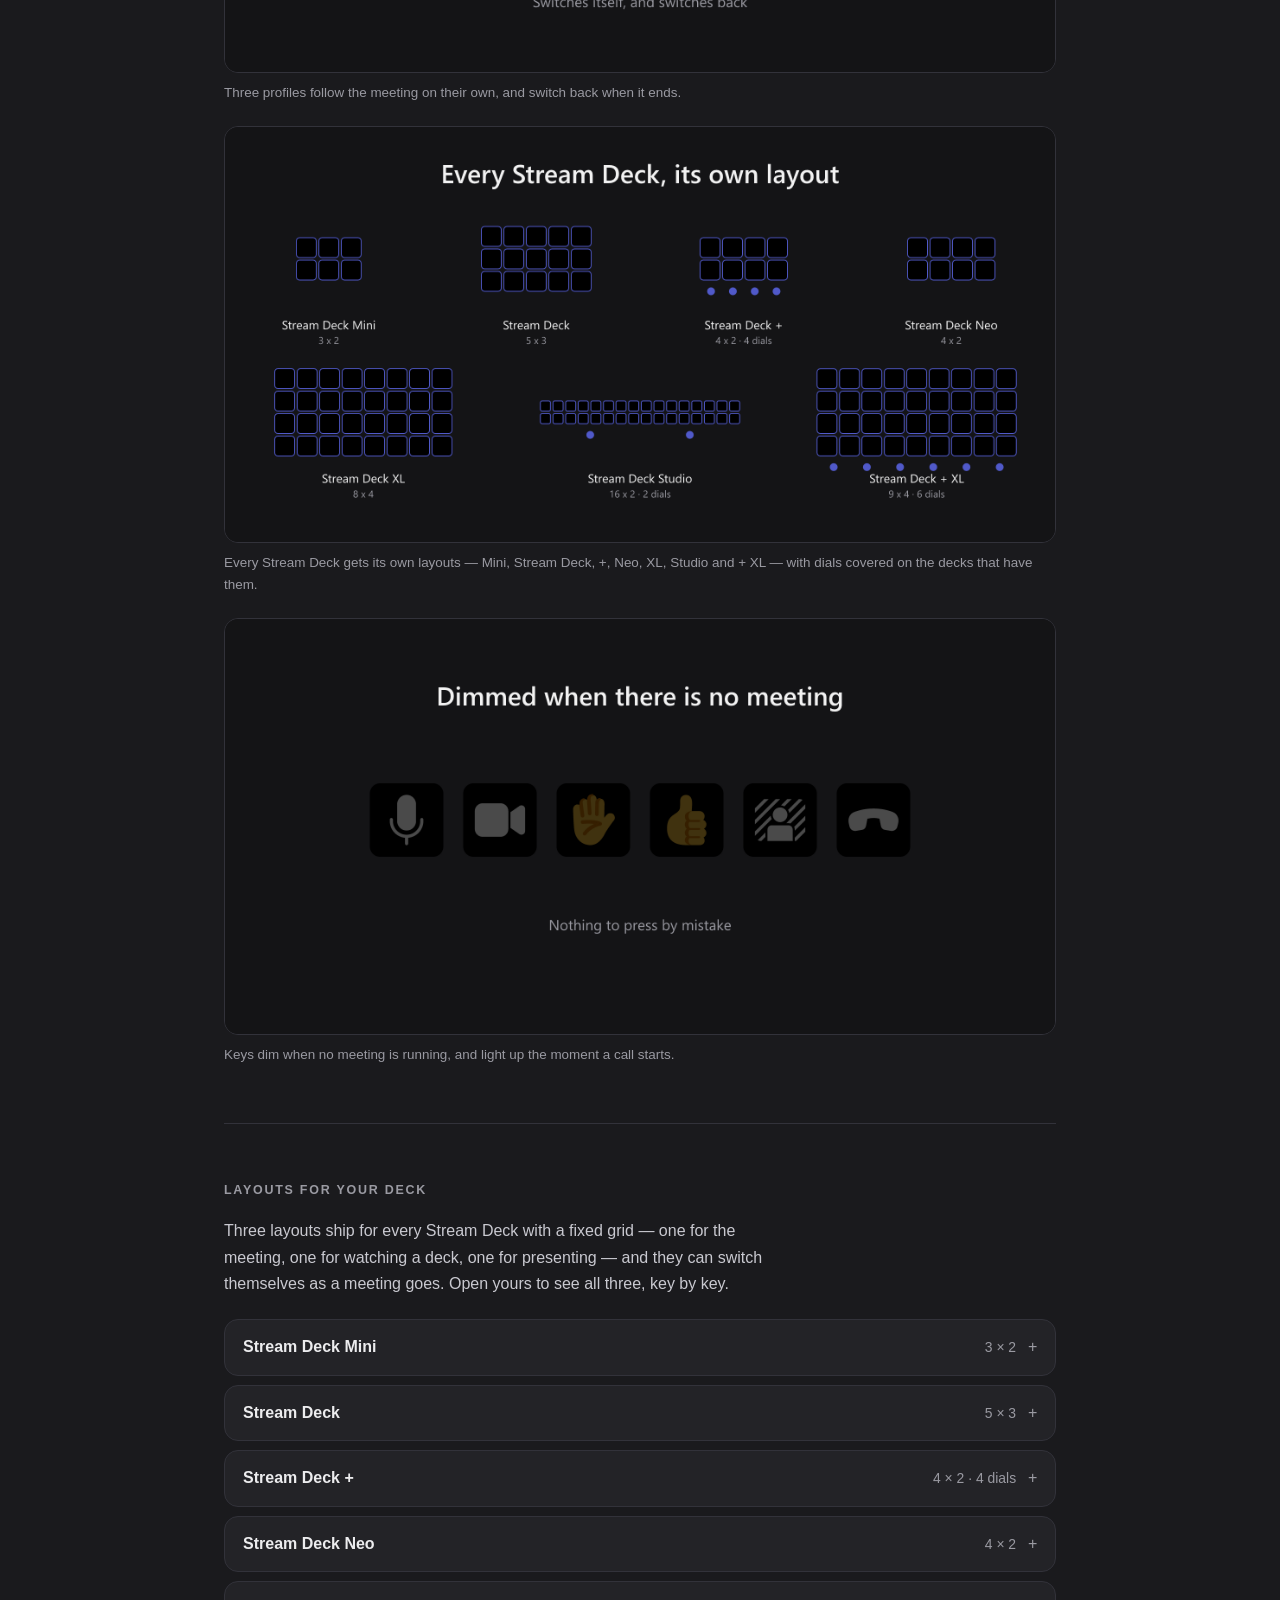
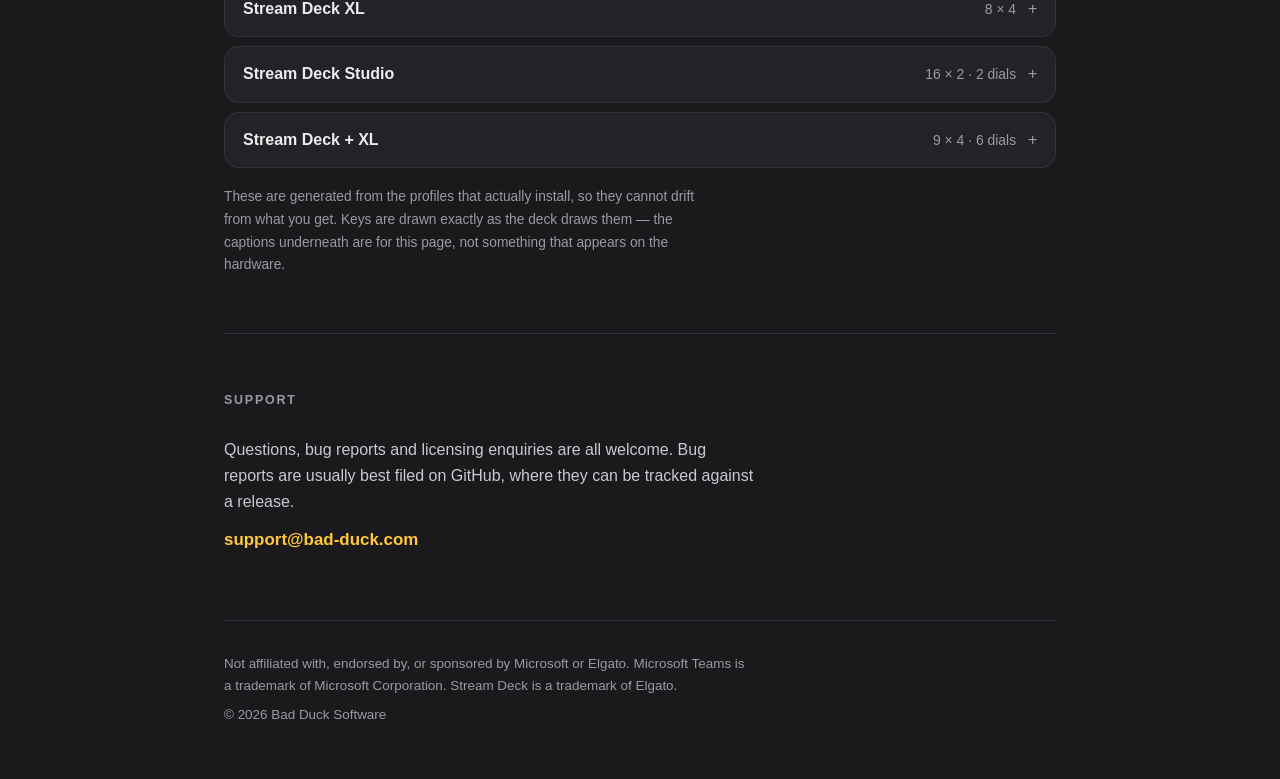
==== commit b78f0206: "Show each deck's layouts on the product page The page said every Stream Deck was covered without sho" ====
--- a/index.html
+++ b/index.html
@@ -103,6 +103,24 @@
                   border:1px solid var(--line)}
   figure.shot figcaption{margin-top:9px;font-size:.84rem;color:var(--muted)}
 
+  /* ---- deck layouts ---- */
+  .intro{margin:-8px 0 22px;color:#C9C9D0;max-width:64ch}
+  .decks{display:grid;gap:9px}
+  details.deck{background:var(--ink-raised);border:1px solid var(--line);
+               border-radius:var(--radius)}
+  details.deck>summary{cursor:pointer;padding:14px 18px;display:flex;align-items:baseline;gap:12px;
+                       font-weight:600;list-style:none}
+  details.deck>summary::-webkit-details-marker{display:none}
+  details.deck>summary .grid{color:var(--muted);font-weight:400;font-size:.87rem;margin-left:auto}
+  details.deck>summary::after{content:"+";color:var(--muted);font-weight:400;
+                              width:1ch;text-align:center}
+  details.deck[open]>summary::after{content:"\2212"}
+  details.deck>summary:hover{color:var(--amber)}
+  details.deck .sheet{padding:0 18px 18px}
+  details.deck img{max-width:100%;height:auto;display:block;border-radius:10px;
+                   border:1px solid var(--line)}
+  .note{margin:18px 0 0;font-size:.86rem;color:var(--muted);max-width:64ch}
+
   /* ---- contact ---- */
   .contact p{margin:0 0 10px;max-width:60ch;color:#C9C9D0}
   .mailto{font-size:1.06rem;font-weight:600}
@@ -216,6 +234,75 @@
       </div>
     </section>
 
+    <section>
+      <h2>Layouts for your deck</h2>
+      <p class="intro">Three layouts ship for every Stream Deck with a fixed grid — one for the
+        meeting, one for watching a deck, one for presenting — and they can switch themselves as
+        a meeting goes. Open yours to see all three, key by key.</p>
+
+      <div class="decks">
+        <details class="deck">
+          <summary>Stream Deck Mini<span class="grid">3 &times; 2</span></summary>
+          <div class="sheet">
+            <img src="img/layouts/mini.png" width="330"
+                 alt="The three Stream Deck Mini layouts" loading="lazy">
+          </div>
+        </details>
+
+        <details class="deck">
+          <summary>Stream Deck<span class="grid">5 &times; 3</span></summary>
+          <div class="sheet">
+            <img src="img/layouts/stream-deck.png" width="440"
+                 alt="The three Stream Deck layouts" loading="lazy">
+          </div>
+        </details>
+
+        <details class="deck">
+          <summary>Stream Deck +<span class="grid">4 &times; 2 &middot; 4 dials</span></summary>
+          <div class="sheet">
+            <img src="img/layouts/plus.png" width="380"
+                 alt="The three Stream Deck + layouts" loading="lazy">
+          </div>
+        </details>
+
+        <details class="deck">
+          <summary>Stream Deck Neo<span class="grid">4 &times; 2</span></summary>
+          <div class="sheet">
+            <img src="img/layouts/neo.png" width="380"
+                 alt="The three Stream Deck Neo layouts" loading="lazy">
+          </div>
+        </details>
+
+        <details class="deck">
+          <summary>Stream Deck XL<span class="grid">8 &times; 4</span></summary>
+          <div class="sheet">
+            <img src="img/layouts/xl.png" width="700"
+                 alt="The three Stream Deck XL layouts" loading="lazy">
+          </div>
+        </details>
+
+        <details class="deck">
+          <summary>Stream Deck Studio<span class="grid">16 &times; 2 &middot; 2 dials</span></summary>
+          <div class="sheet">
+            <img src="img/layouts/studio.png" width="900"
+                 alt="The three Stream Deck Studio layouts" loading="lazy">
+          </div>
+        </details>
+
+        <details class="deck">
+          <summary>Stream Deck + XL<span class="grid">9 &times; 4 &middot; 6 dials</span></summary>
+          <div class="sheet">
+            <img src="img/layouts/plus-xl.png" width="780"
+                 alt="The three Stream Deck + XL layouts" loading="lazy">
+          </div>
+        </details>
+      </div>
+
+      <p class="note">These are generated from the profiles that actually install, so they cannot
+        drift from what you get. Keys are drawn exactly as the deck draws them — the captions
+        underneath are for this page, not something that appears on the hardware.</p>
+    </section>
+
     <section class="contact">
       <h2>Support</h2>
       <p>Questions, bug reports and licensing enquiries are all welcome. Bug reports are usually
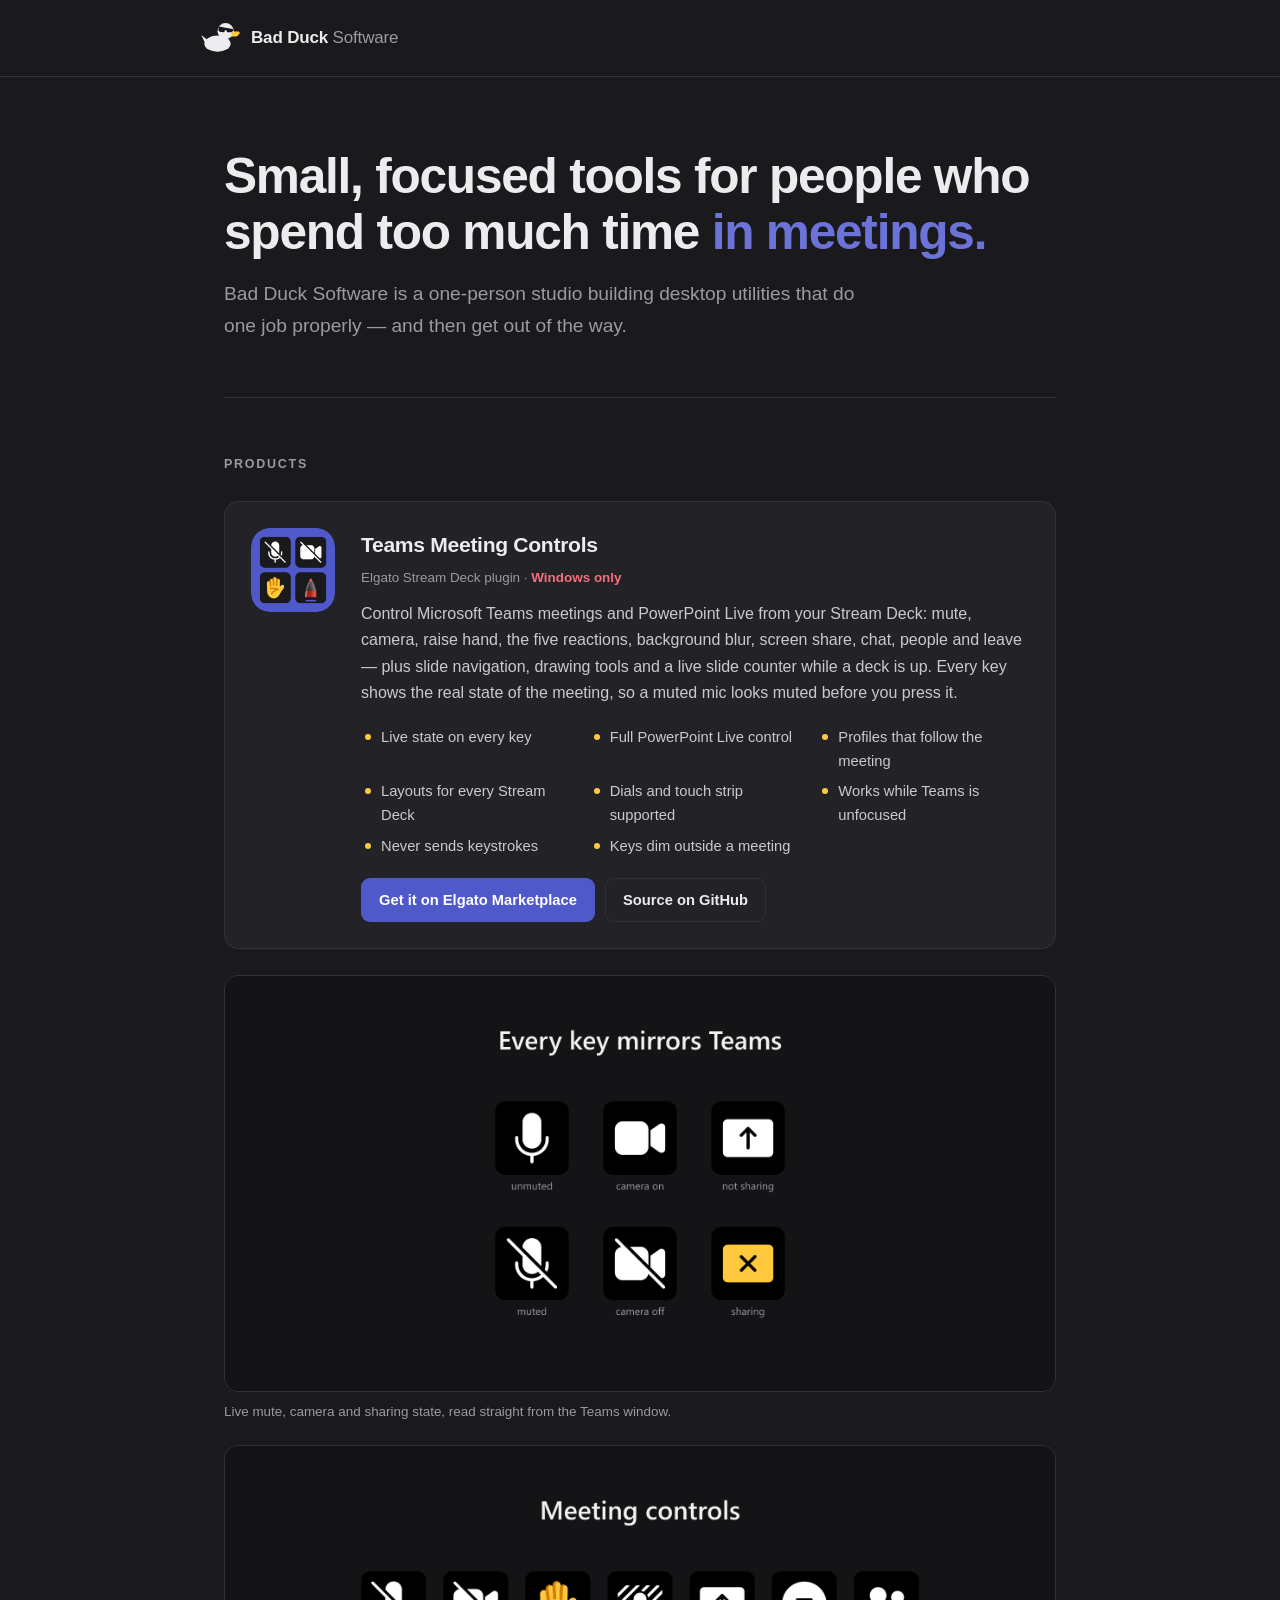
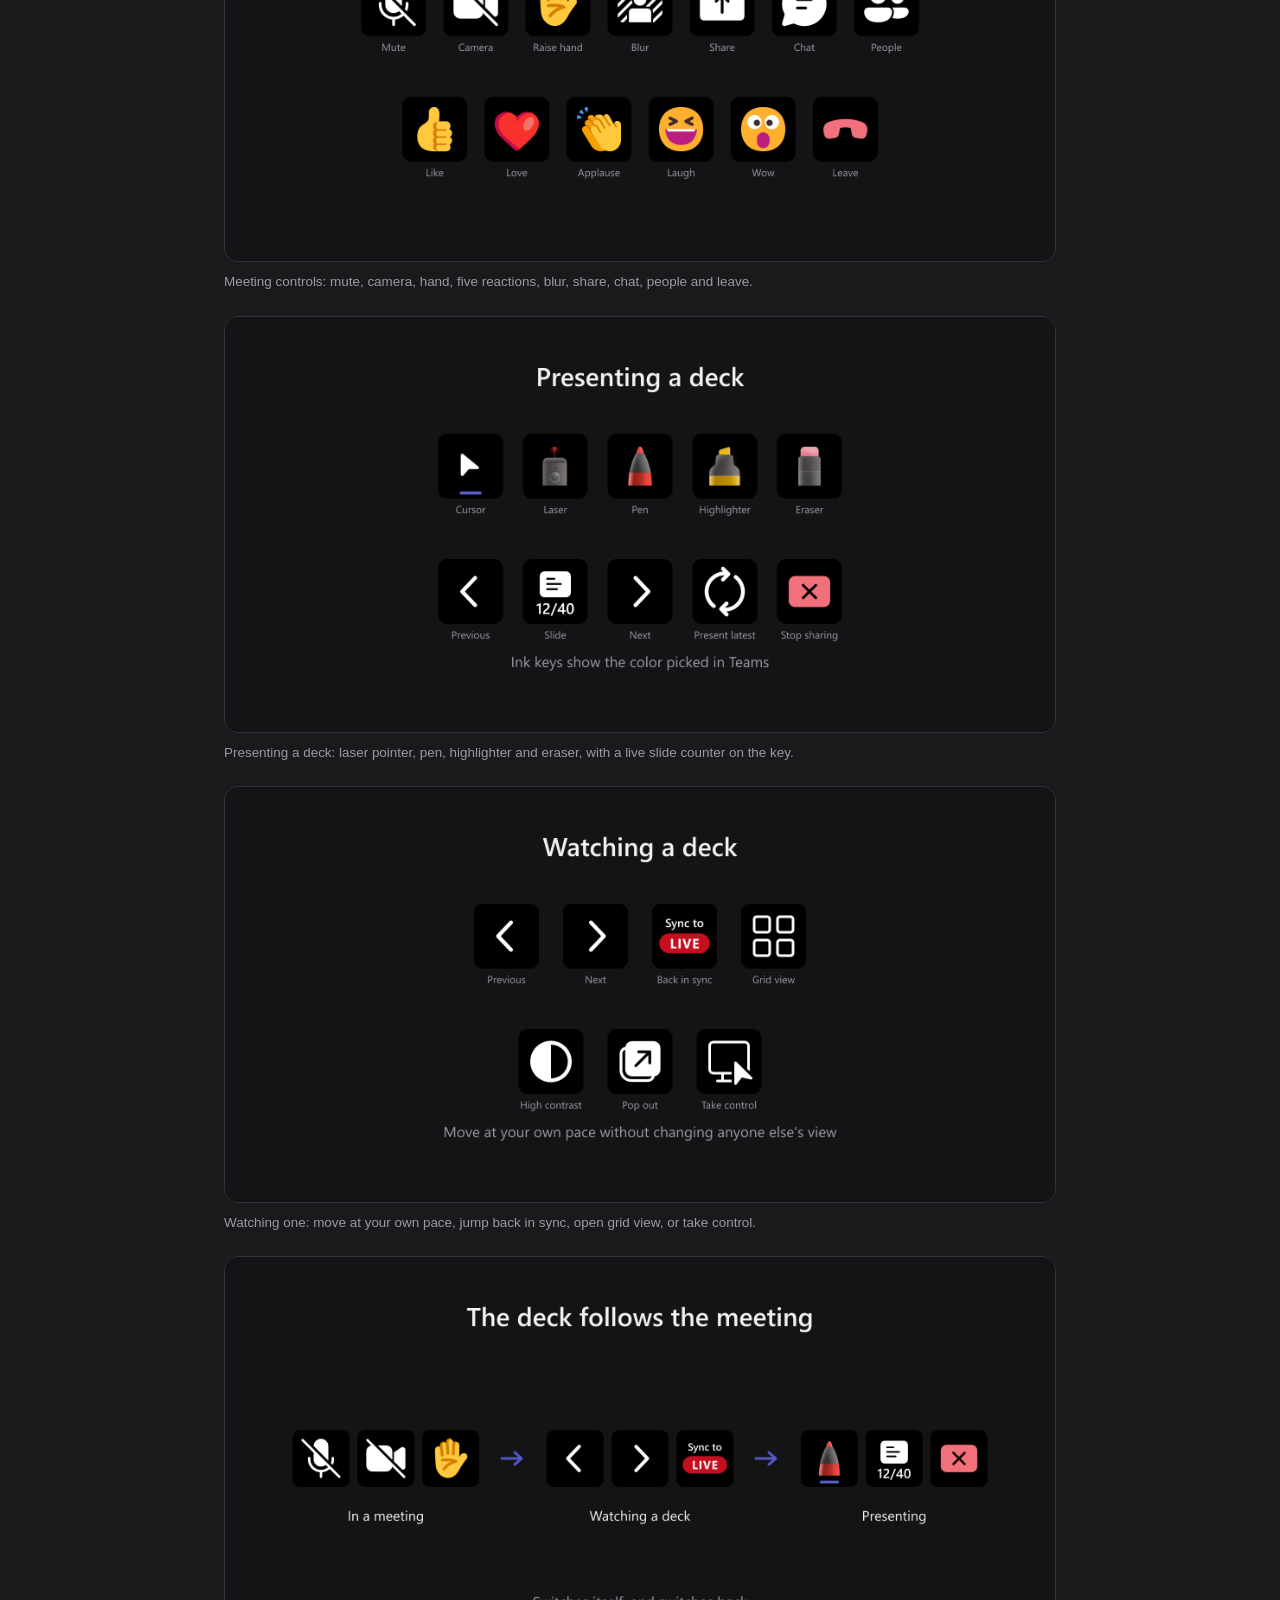
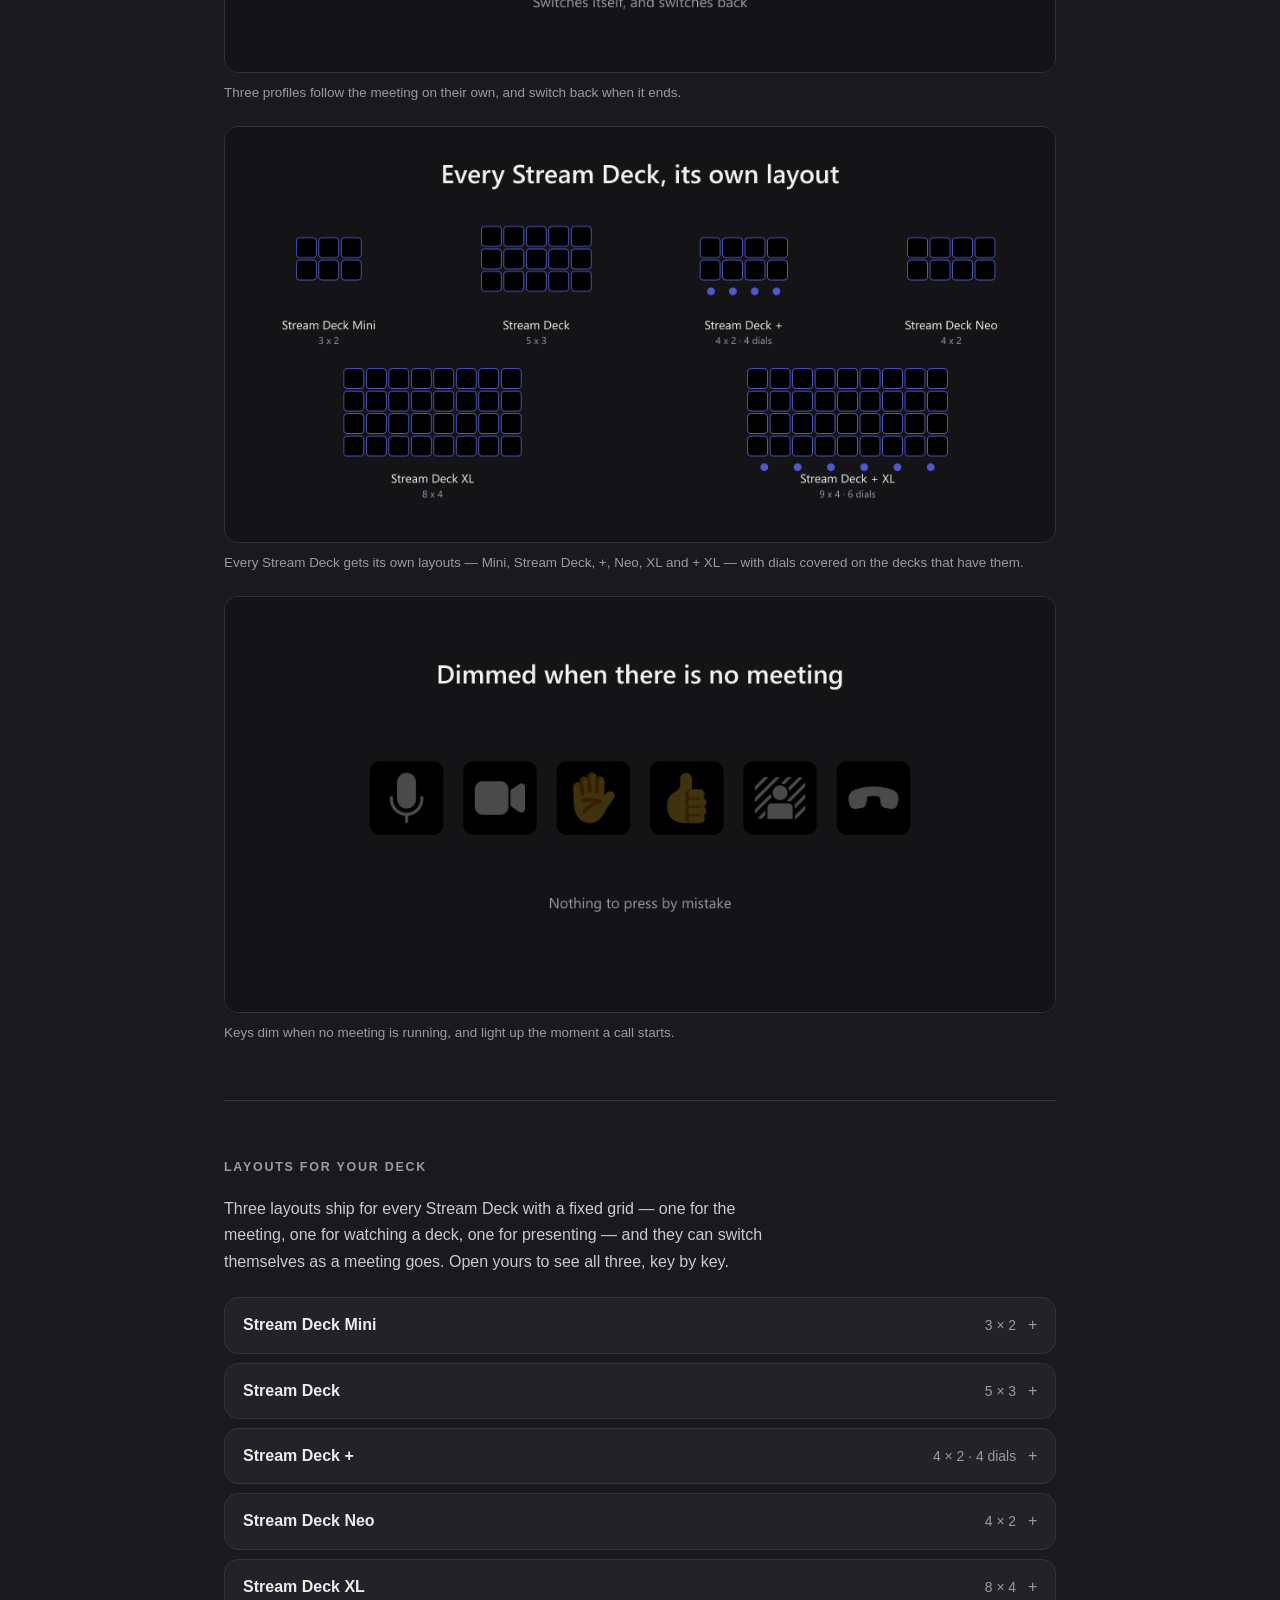
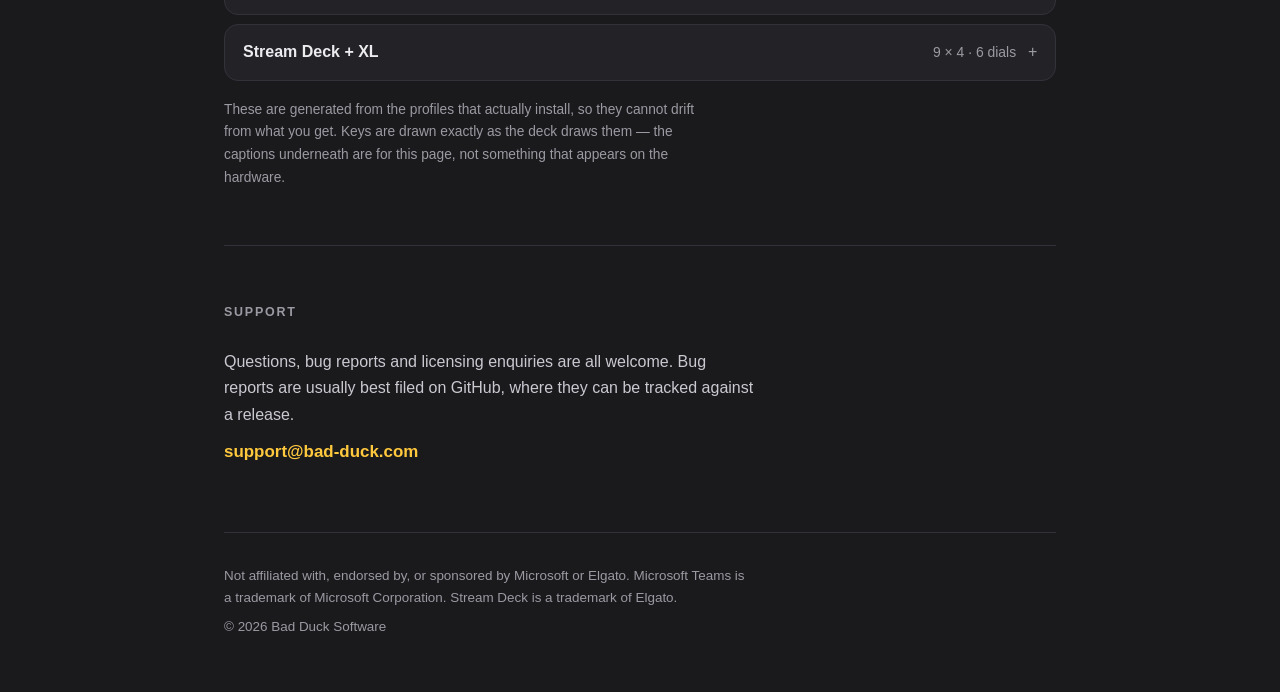
==== commit 319b80fb: "Drop the Studio and refresh the layout sheets The plugin no longer ships Studio layouts - it is a ra" ====
--- a/index.html
+++ b/index.html
@@ -223,8 +223,8 @@
         </figure>
         <figure class="shot">
           <img src="img/gallery-decks.png"
-               alt="The grids of all seven supported Stream Deck models" loading="lazy">
-          <figcaption>Every Stream Deck gets its own layouts — Mini, Stream Deck, +, Neo, XL, Studio and + XL — with dials covered on the decks that have them.</figcaption>
+               alt="The grids of all six supported Stream Deck models" loading="lazy">
+          <figcaption>Every Stream Deck gets its own layouts — Mini, Stream Deck, +, Neo, XL and + XL — with dials covered on the decks that have them.</figcaption>
         </figure>
         <figure class="shot">
           <img src="img/gallery-no-meeting.png"
@@ -278,14 +278,6 @@
           <div class="sheet">
             <img src="img/layouts/xl.png" width="700"
                  alt="The three Stream Deck XL layouts" loading="lazy">
-          </div>
-        </details>
-
-        <details class="deck">
-          <summary>Stream Deck Studio<span class="grid">16 &times; 2 &middot; 2 dials</span></summary>
-          <div class="sheet">
-            <img src="img/layouts/studio.png" width="900"
-                 alt="The three Stream Deck Studio layouts" loading="lazy">
           </div>
         </details>
 
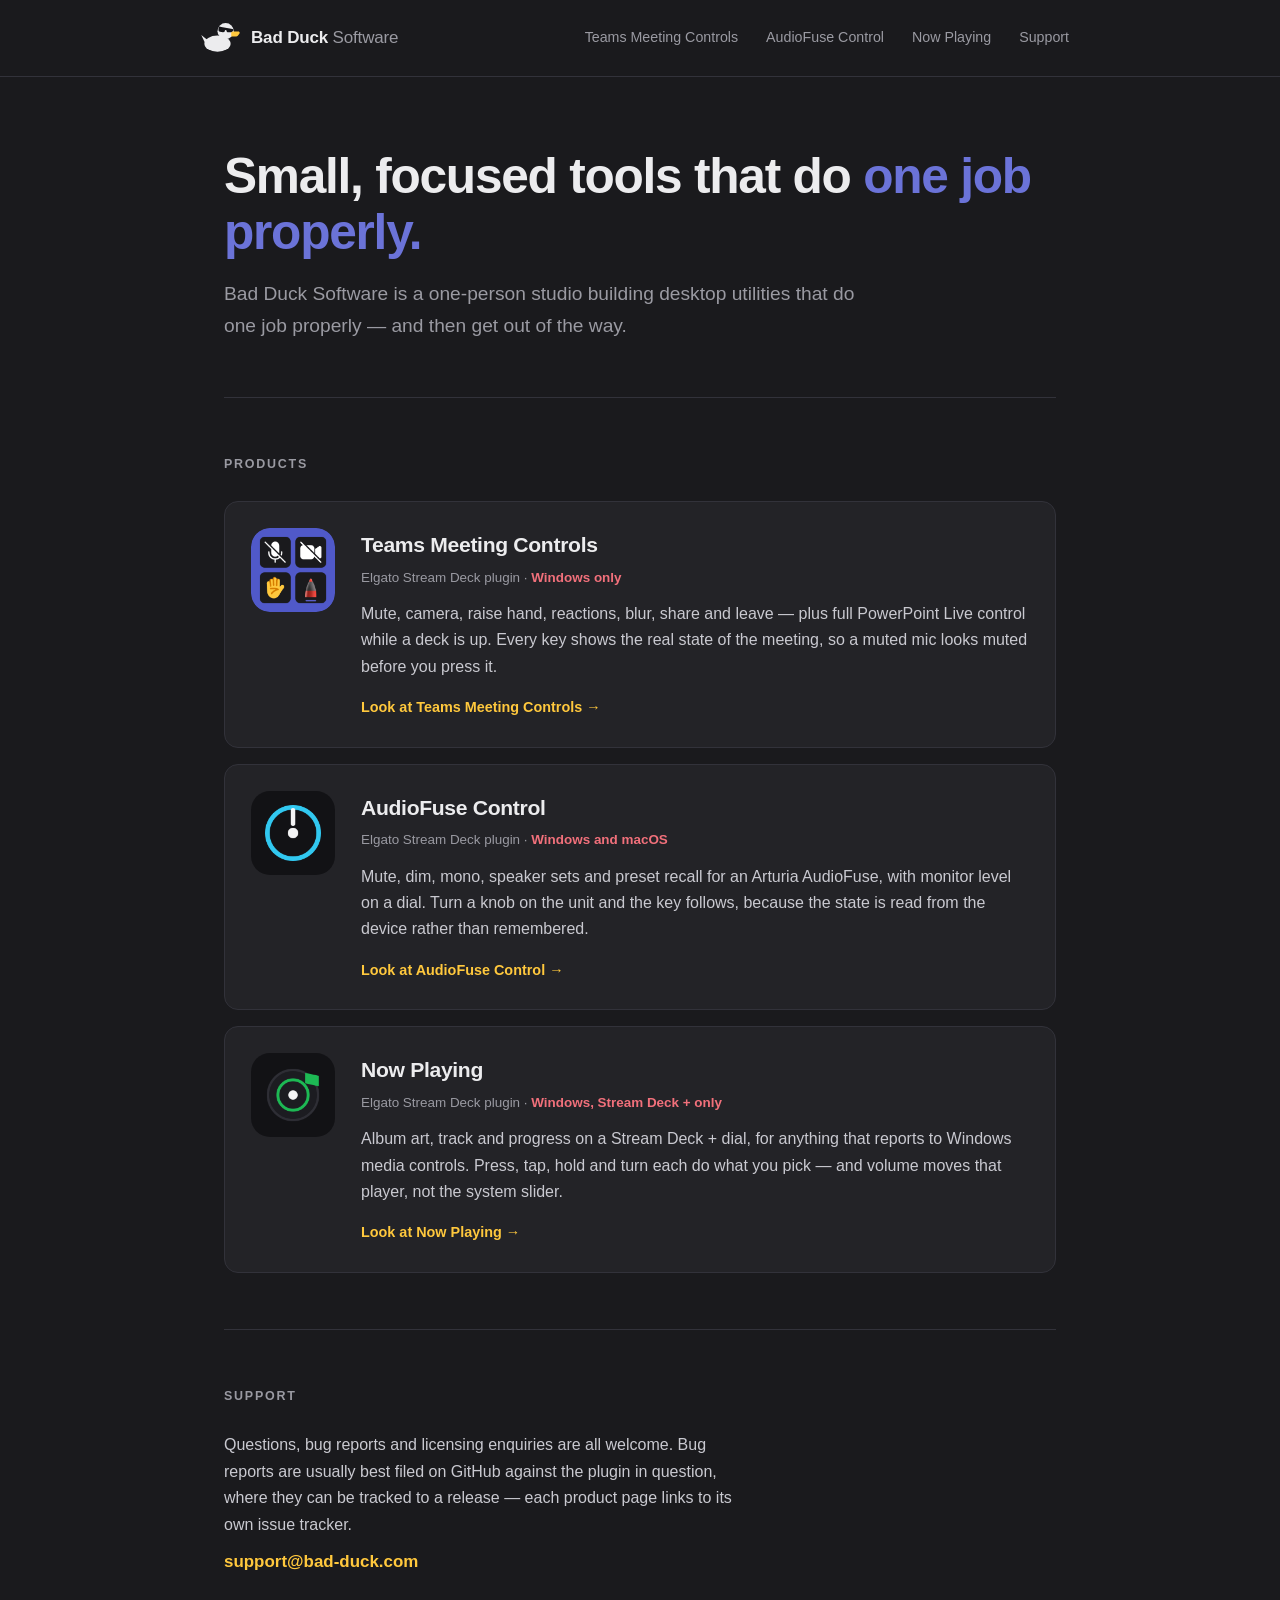
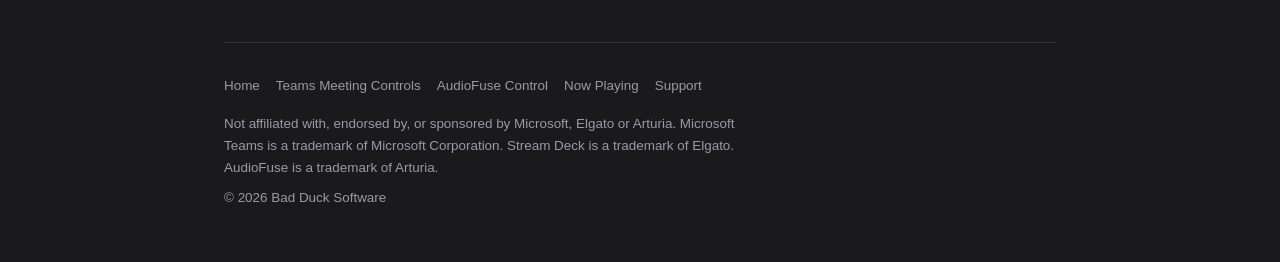
==== commit 8cefca30: "Split the site into a page per product and add site navigation The single scrolling page worked with" ====
--- a/index.html
+++ b/index.html
@@ -4,12 +4,12 @@
 <meta charset="utf-8">
 <meta name="viewport" content="width=device-width, initial-scale=1">
 <title>Bad Duck Software</title>
-<meta name="description" content="Bad Duck Software builds small, focused tools for people who spend too much time in meetings. Makers of Teams Meeting Controls for the Elgato Stream Deck.">
+<meta name="description" content="Bad Duck Software builds small, focused desktop tools. Elgato Stream Deck plugins for Microsoft Teams meetings, the Arturia AudioFuse, and whatever is playing on Windows.">
 <link rel="canonical" href="https://bad-duck.com/">
 <meta property="og:type" content="website">
 <meta property="og:url" content="https://bad-duck.com/">
 <meta property="og:title" content="Bad Duck Software">
-<meta property="og:description" content="Small, focused tools for people who spend too much time in meetings.">
+<meta property="og:description" content="Small, focused desktop tools that do one job properly.">
 <meta property="og:image" content="https://bad-duck.com/brand/og-image.png">
 <meta property="og:image:type" content="image/png">
 <meta property="og:image:width" content="1200">
@@ -20,285 +20,88 @@
 <meta name="theme-color" content="#1A1A1D">
 <link rel="icon" href="favicon.svg" type="image/svg+xml">
 <link rel="apple-touch-icon" href="brand/bad-duck-logo-dark-512.png">
-<style>
-  :root{
-    --indigo:#5059C9;
-    --indigo-lift:#6b73d8;
-    --ink:#1A1A1D;
-    --ink-raised:#232327;
-    --amber:#FFC83D;
-    --coral:#F1707B;
-    --text:#ECECEE;
-    --muted:#9A9AA2;
-    --line:#32323a;
-    --radius:14px;
-  }
-  *{box-sizing:border-box}
-  html{-webkit-text-size-adjust:100%}
-  body{
-    margin:0;
-    background:var(--ink);
-    color:var(--text);
-    font:16px/1.65 -apple-system,BlinkMacSystemFont,"Segoe UI",Roboto,Helvetica,Arial,sans-serif;
-    -webkit-font-smoothing:antialiased;
-  }
-  a{color:var(--amber);text-decoration:none}
-  a:hover{text-decoration:underline}
-  .wrap{width:100%;max-width:880px;margin:0 auto;padding:0 24px}
-
-  /* ---- header ---- */
-  header{border-bottom:1px solid var(--line)}
-  .bar{display:flex;align-items:center;gap:11px;padding:18px 0}
-  .mark{width:40px;height:40px;flex:none;display:block}
-  .wordmark{font-weight:650;letter-spacing:-.01em;font-size:17px}
-  .wordmark span{color:var(--muted);font-weight:400}
-
-  /* ---- hero ---- */
-  .hero{padding:72px 0 56px;border-bottom:1px solid var(--line)}
-  .hero h1{
-    margin:0 0 18px;
-    font-size:clamp(2rem,6vw,3.1rem);
-    line-height:1.12;
-    letter-spacing:-.025em;
-    font-weight:700;
-  }
-  .hero h1 em{font-style:normal;color:var(--indigo-lift)}
-  .lede{margin:0;font-size:clamp(1.02rem,2.4vw,1.2rem);color:var(--muted);max-width:60ch}
-
-  /* ---- sections ---- */
-  section{padding:56px 0;border-bottom:1px solid var(--line)}
-  h2{font-size:.78rem;letter-spacing:.14em;text-transform:uppercase;color:var(--muted);
-     margin:0 0 26px;font-weight:600}
-
-  /* ---- product ---- */
-  .card{
-    display:flex;gap:26px;align-items:flex-start;
-    background:var(--ink-raised);border:1px solid var(--line);
-    border-radius:var(--radius);padding:26px;
-  }
-  .card img.icon{width:84px;height:84px;flex:none;border-radius:19px;display:block}
-  .card h3{margin:0 0 4px;font-size:1.32rem;letter-spacing:-.015em}
-  .platform{margin:0 0 12px;font-size:.84rem;color:var(--muted)}
-  .platform b{color:var(--coral);font-weight:600}
-  .card p.desc{margin:0 0 18px;color:#C9C9D0}
-
-  ul.feat{list-style:none;margin:0 0 20px;padding:0;
-          display:grid;grid-template-columns:repeat(auto-fit,minmax(178px,1fr));gap:6px 18px}
-  ul.feat li{font-size:.92rem;color:#C9C9D0;padding-left:20px;position:relative}
-  ul.feat li::before{content:"";position:absolute;left:4px;top:.62em;
-                     width:6px;height:6px;border-radius:50%;background:var(--amber)}
-
-  .actions{display:flex;flex-wrap:wrap;gap:10px}
-  .btn{display:inline-block;padding:9px 17px;border-radius:9px;font-size:.92rem;font-weight:600;
-       border:1px solid transparent;transition:background .15s,border-color .15s}
-  .btn:hover{text-decoration:none}
-  .btn-primary{background:var(--indigo);color:#fff}
-  .btn-primary:hover{background:var(--indigo-lift)}
-  .btn-ghost{border-color:var(--line);color:var(--text)}
-  .btn-ghost:hover{border-color:var(--muted)}
-
-  .gallery{margin-top:26px;display:grid;gap:22px}
-  figure.shot{margin:0}
-  figure.shot img{width:100%;height:auto;display:block;border-radius:var(--radius);
-                  border:1px solid var(--line)}
-  figure.shot figcaption{margin-top:9px;font-size:.84rem;color:var(--muted)}
-
-  /* ---- deck layouts ---- */
-  .intro{margin:-8px 0 22px;color:#C9C9D0;max-width:64ch}
-  .decks{display:grid;gap:9px}
-  details.deck{background:var(--ink-raised);border:1px solid var(--line);
-               border-radius:var(--radius)}
-  details.deck>summary{cursor:pointer;padding:14px 18px;display:flex;align-items:baseline;gap:12px;
-                       font-weight:600;list-style:none}
-  details.deck>summary::-webkit-details-marker{display:none}
-  details.deck>summary .grid{color:var(--muted);font-weight:400;font-size:.87rem;margin-left:auto}
-  details.deck>summary::after{content:"+";color:var(--muted);font-weight:400;
-                              width:1ch;text-align:center}
-  details.deck[open]>summary::after{content:"\2212"}
-  details.deck>summary:hover{color:var(--amber)}
-  details.deck .sheet{padding:0 18px 18px}
-  details.deck img{max-width:100%;height:auto;display:block;border-radius:10px;
-                   border:1px solid var(--line)}
-  .note{margin:18px 0 0;font-size:.86rem;color:var(--muted);max-width:64ch}
-
-  /* ---- contact ---- */
-  .contact p{margin:0 0 10px;max-width:60ch;color:#C9C9D0}
-  .mailto{font-size:1.06rem;font-weight:600}
-
-  /* ---- footer ---- */
-  footer{padding:32px 0 46px;font-size:.84rem;color:var(--muted)}
-  footer p{margin:0 0 7px;max-width:70ch}
-
-  @media (max-width:600px){
-    .hero{padding:52px 0 42px}
-    section{padding:44px 0}
-    .card{flex-direction:column;gap:18px;padding:22px}
-    .card img.icon{width:66px;height:66px;border-radius:15px}
-  }
-</style>
+<link rel="stylesheet" href="css/site.css">
 </head>
 <body>
 
+<a class="skip" href="#main">Skip to content</a>
+
 <header>
   <div class="wrap bar">
-    <svg class="mark" viewBox="0 0 64 64" role="img" aria-label="Bad Duck Software logo">
-      <path d="M13 36 2 27l10 21z" fill="#ECECEE"/>
-      <ellipse cx="28" cy="41" rx="21" ry="13" fill="#ECECEE"/>
-      <circle cx="41" cy="21" r="13" fill="#ECECEE"/>
-      <path d="M50 21.5h11.3c1.9 0 2.9 2.2 1.7 3.7l-2.5 3.1c-.6.8-1.6 1.2-2.6 1.2H50z" fill="#FFC83D"/>
-      <clipPath id="bdhead"><circle cx="41" cy="21" r="13"/></clipPath>
-      <path clip-path="url(#bdhead)" d="M29.6 13.4 52 17.5c1.4.3 2 1.9 1 2.9l-1.7 1.7c-.5.5-1.2.8-1.9.8h-4.3c-1.6 0-2.8-1.3-2.8-2.9v-.5l-2.4-.4v.8c0 1.7-1.5 3-3.2 2.7l-4.7-.7c-1.4-.2-2.4-1.4-2.4-2.8v-3.2c0-1.6 1.5-2.8 3-2.5z" fill="#141418"/>
-    </svg>
-    <div class="wordmark">Bad Duck <span>Software</span></div>
+    <a class="brand" href="/">
+      <img class="mark" src="brand/bad-duck-mark.svg" alt="" width="40" height="40">
+      <span class="wordmark">Bad Duck <span>Software</span></span>
+    </a>
+    <nav class="site" aria-label="Products">
+      <a href="teams-meeting-controls.html">Teams Meeting Controls</a>
+      <a href="audiofuse-control.html">AudioFuse Control</a>
+      <a href="now-playing.html">Now Playing</a>
+      <a href="#support">Support</a>
+    </nav>
   </div>
 </header>
 
-<main>
+<main id="main">
   <div class="wrap">
 
     <div class="hero">
-      <h1>Small, focused tools for people who spend&nbsp;too&nbsp;much&nbsp;time <em>in meetings.</em></h1>
-      <p class="lede">Bad Duck Software is a one-person studio building desktop utilities that do
-        one job properly — and then get out of the way.</p>
+      <h1>Small, focused tools that do <em>one job properly.</em></h1>
+      <p class="lede">Bad Duck Software is a one-person studio building desktop utilities that
+        do one job properly — and then get out of the way.</p>
     </div>
 
     <section>
       <h2>Products</h2>
 
-      <div class="card">
-        <img class="icon" src="img/teams-meeting-controls.png"
-             alt="Teams Meeting Controls app icon" width="84" height="84">
-        <div>
-          <h3>Teams Meeting Controls</h3>
-          <p class="platform">Elgato Stream Deck plugin &middot; <b>Windows only</b></p>
-          <p class="desc">Control Microsoft Teams meetings and PowerPoint Live from your Stream
-            Deck: mute, camera, raise hand, the five reactions, background blur, screen share,
-            chat, people and leave — plus slide navigation, drawing tools and a live slide
-            counter while a deck is up. Every key shows the real state of the meeting, so a
-            muted mic looks muted before you press it.</p>
-          <ul class="feat">
-            <li>Live state on every key</li>
-            <li>Full PowerPoint Live control</li>
-            <li>Profiles that follow the meeting</li>
-            <li>Layouts for every Stream Deck</li>
-            <li>Dials and touch strip supported</li>
-            <li>Works while Teams is unfocused</li>
-            <li>Never sends keystrokes</li>
-            <li>Keys dim outside a meeting</li>
-          </ul>
-          <div class="actions">
-            <a class="btn btn-primary"
-               href="https://marketplace.elgato.com/product/teams-meeting-controls-cd033891-69c4-4ee7-95e5-f07773b6fb95">Get it on Elgato Marketplace</a>
-            <a class="btn btn-ghost"
-               href="https://github.com/danswett/streamdeck-teams-control">Source on GitHub</a>
+      <div class="products">
+
+        <div class="card">
+          <img class="icon" src="img/teams-meeting-controls.png"
+               alt="Teams Meeting Controls app icon" width="84" height="84">
+          <div>
+            <h3><a href="teams-meeting-controls.html">Teams Meeting Controls</a></h3>
+            <p class="platform">Elgato Stream Deck plugin &middot; <b>Windows only</b></p>
+            <p class="desc">Mute, camera, raise hand, reactions, blur, share and leave — plus
+              full PowerPoint Live control while a deck is up. Every key shows the real state of
+              the meeting, so a muted mic looks muted before you press it.</p>
+            <a class="more" href="teams-meeting-controls.html">Look at Teams Meeting Controls</a>
           </div>
         </div>
-      </div>
 
-      <div class="gallery">
-        <figure class="shot">
-          <img src="img/gallery-live-state.png"
-               alt="Stream Deck keys showing live Teams meeting state" loading="lazy">
-          <figcaption>Live mute, camera and sharing state, read straight from the Teams window.</figcaption>
-        </figure>
-        <figure class="shot">
-          <img src="img/gallery-actions.png"
-               alt="The Teams Meeting Controls meeting actions" loading="lazy">
-          <figcaption>Meeting controls: mute, camera, hand, five reactions, blur, share, chat, people and leave.</figcaption>
-        </figure>
-        <figure class="shot">
-          <img src="img/gallery-presenting.png"
-               alt="Stream Deck keys for presenting a PowerPoint Live deck" loading="lazy">
-          <figcaption>Presenting a deck: laser pointer, pen, highlighter and eraser, with a live slide counter on the key.</figcaption>
-        </figure>
-        <figure class="shot">
-          <img src="img/gallery-watching.png"
-               alt="Stream Deck keys for watching a PowerPoint Live deck" loading="lazy">
-          <figcaption>Watching one: move at your own pace, jump back in sync, open grid view, or take control.</figcaption>
-        </figure>
-        <figure class="shot">
-          <img src="img/gallery-profiles.png"
-               alt="Three Stream Deck profiles following the state of a meeting" loading="lazy">
-          <figcaption>Three profiles follow the meeting on their own, and switch back when it ends.</figcaption>
-        </figure>
-        <figure class="shot">
-          <img src="img/gallery-decks.png"
-               alt="The grids of all six supported Stream Deck models" loading="lazy">
-          <figcaption>Every Stream Deck gets its own layouts — Mini, Stream Deck, +, Neo, XL and + XL — with dials covered on the decks that have them.</figcaption>
-        </figure>
-        <figure class="shot">
-          <img src="img/gallery-no-meeting.png"
-               alt="Stream Deck keys dimmed when no meeting is running" loading="lazy">
-          <figcaption>Keys dim when no meeting is running, and light up the moment a call starts.</figcaption>
-        </figure>
+        <div class="card">
+          <img class="icon" src="img/audiofuse-control.png"
+               alt="AudioFuse Control app icon" width="84" height="84">
+          <div>
+            <h3><a href="audiofuse-control.html">AudioFuse Control</a></h3>
+            <p class="platform">Elgato Stream Deck plugin &middot; <b>Windows and macOS</b></p>
+            <p class="desc">Mute, dim, mono, speaker sets and preset recall for an Arturia
+              AudioFuse, with monitor level on a dial. Turn a knob on the unit and the key
+              follows, because the state is read from the device rather than remembered.</p>
+            <a class="more" href="audiofuse-control.html">Look at AudioFuse Control</a>
+          </div>
+        </div>
+
+        <div class="card">
+          <img class="icon" src="img/now-playing.png"
+               alt="Now Playing app icon" width="84" height="84">
+          <div>
+            <h3><a href="now-playing.html">Now Playing</a></h3>
+            <p class="platform">Elgato Stream Deck plugin &middot; <b>Windows, Stream Deck + only</b></p>
+            <p class="desc">Album art, track and progress on a Stream Deck + dial, for anything
+              that reports to Windows media controls. Press, tap, hold and turn each do what you
+              pick — and volume moves that player, not the system slider.</p>
+            <a class="more" href="now-playing.html">Look at Now Playing</a>
+          </div>
+        </div>
+
       </div>
     </section>
 
-    <section>
-      <h2>Layouts for your deck</h2>
-      <p class="intro">Three layouts ship for every Stream Deck with a fixed grid — one for the
-        meeting, one for watching a deck, one for presenting — and they can switch themselves as
-        a meeting goes. Open yours to see all three, key by key.</p>
-
-      <div class="decks">
-        <details class="deck">
-          <summary>Stream Deck Mini<span class="grid">3 &times; 2</span></summary>
-          <div class="sheet">
-            <img src="img/layouts/mini.png" width="330"
-                 alt="The three Stream Deck Mini layouts" loading="lazy">
-          </div>
-        </details>
-
-        <details class="deck">
-          <summary>Stream Deck<span class="grid">5 &times; 3</span></summary>
-          <div class="sheet">
-            <img src="img/layouts/stream-deck.png" width="440"
-                 alt="The three Stream Deck layouts" loading="lazy">
-          </div>
-        </details>
-
-        <details class="deck">
-          <summary>Stream Deck +<span class="grid">4 &times; 2 &middot; 4 dials</span></summary>
-          <div class="sheet">
-            <img src="img/layouts/plus.png" width="380"
-                 alt="The three Stream Deck + layouts" loading="lazy">
-          </div>
-        </details>
-
-        <details class="deck">
-          <summary>Stream Deck Neo<span class="grid">4 &times; 2</span></summary>
-          <div class="sheet">
-            <img src="img/layouts/neo.png" width="380"
-                 alt="The three Stream Deck Neo layouts" loading="lazy">
-          </div>
-        </details>
-
-        <details class="deck">
-          <summary>Stream Deck XL<span class="grid">8 &times; 4</span></summary>
-          <div class="sheet">
-            <img src="img/layouts/xl.png" width="700"
-                 alt="The three Stream Deck XL layouts" loading="lazy">
-          </div>
-        </details>
-
-        <details class="deck">
-          <summary>Stream Deck + XL<span class="grid">9 &times; 4 &middot; 6 dials</span></summary>
-          <div class="sheet">
-            <img src="img/layouts/plus-xl.png" width="780"
-                 alt="The three Stream Deck + XL layouts" loading="lazy">
-          </div>
-        </details>
-      </div>
-
-      <p class="note">These are generated from the profiles that actually install, so they cannot
-        drift from what you get. Keys are drawn exactly as the deck draws them — the captions
-        underneath are for this page, not something that appears on the hardware.</p>
-    </section>
-
-    <section class="contact">
+    <section class="contact" id="support">
       <h2>Support</h2>
       <p>Questions, bug reports and licensing enquiries are all welcome. Bug reports are usually
-        best filed on GitHub, where they can be tracked against a release.</p>
+        best filed on GitHub against the plugin in question, where they can be tracked to a
+        release — each product page links to its own issue tracker.</p>
       <p class="mailto"><a href="mailto:support@bad-duck.com">support@bad-duck.com</a></p>
     </section>
 
@@ -307,8 +110,16 @@
 
 <footer>
   <div class="wrap">
-    <p>Not affiliated with, endorsed by, or sponsored by Microsoft or Elgato. Microsoft Teams
-      is a trademark of Microsoft Corporation. Stream Deck is a trademark of Elgato.</p>
+    <nav aria-label="Footer">
+      <a href="/">Home</a>
+      <a href="teams-meeting-controls.html">Teams Meeting Controls</a>
+      <a href="audiofuse-control.html">AudioFuse Control</a>
+      <a href="now-playing.html">Now Playing</a>
+      <a href="mailto:support@bad-duck.com">Support</a>
+    </nav>
+    <p>Not affiliated with, endorsed by, or sponsored by Microsoft, Elgato or Arturia. Microsoft
+      Teams is a trademark of Microsoft Corporation. Stream Deck is a trademark of Elgato.
+      AudioFuse is a trademark of Arturia.</p>
     <p>&copy; 2026 Bad Duck Software</p>
   </div>
 </footer>
--- a/css/site.css
+++ b/css/site.css
@@ -0,0 +1,173 @@
+/*
+  bad-duck.com
+  One stylesheet for every page. There is no build step, so this is the only
+  thing that stops four pages carrying four copies of the same CSS.
+*/
+
+:root{
+  --indigo:#5059C9;
+  --indigo-lift:#6b73d8;
+  --ink:#1A1A1D;
+  --ink-raised:#232327;
+  --amber:#FFC83D;
+  --coral:#F1707B;
+  --text:#ECECEE;
+  --muted:#9A9AA2;
+  --line:#32323a;
+  --radius:14px;
+}
+*{box-sizing:border-box}
+html{-webkit-text-size-adjust:100%}
+body{
+  margin:0;
+  background:var(--ink);
+  color:var(--text);
+  font:16px/1.65 -apple-system,BlinkMacSystemFont,"Segoe UI",Roboto,Helvetica,Arial,sans-serif;
+  -webkit-font-smoothing:antialiased;
+}
+a{color:var(--amber);text-decoration:none}
+a:hover{text-decoration:underline}
+.wrap{width:100%;max-width:880px;margin:0 auto;padding:0 24px}
+
+/* Skip link, because the nav now sits between the top of the page and the
+   content on every page. */
+.skip{position:absolute;left:-9999px;top:0;background:var(--ink-raised);color:var(--text);
+      padding:10px 16px;border:1px solid var(--line);border-radius:0 0 9px 0;z-index:10}
+.skip:focus{left:0;text-decoration:none}
+
+/* ---- header and navigation ---- */
+header{border-bottom:1px solid var(--line)}
+.bar{display:flex;align-items:center;gap:11px;padding:18px 0;flex-wrap:wrap}
+.brand{display:flex;align-items:center;gap:11px;color:var(--text)}
+.brand:hover{text-decoration:none;color:var(--amber)}
+.mark{width:40px;height:40px;flex:none;display:block}
+.wordmark{font-weight:650;letter-spacing:-.01em;font-size:17px}
+.wordmark span{color:var(--muted);font-weight:400}
+
+nav.site{margin-left:auto;display:flex;flex-wrap:wrap;gap:4px 6px}
+nav.site a{
+  color:var(--muted);font-size:.89rem;font-weight:500;
+  padding:6px 10px;border-radius:8px;border:1px solid transparent;
+  transition:color .15s,border-color .15s,background .15s;
+}
+nav.site a:hover{color:var(--text);background:var(--ink-raised);text-decoration:none}
+/* The current page is marked rather than linked, so the nav says where you are
+   instead of offering a link that goes nowhere. */
+nav.site a[aria-current="page"]{color:var(--text);border-color:var(--line);background:var(--ink-raised)}
+
+/* ---- hero ---- */
+.hero{padding:72px 0 56px;border-bottom:1px solid var(--line)}
+.hero h1{
+  margin:0 0 18px;
+  font-size:clamp(2rem,6vw,3.1rem);
+  line-height:1.12;
+  letter-spacing:-.025em;
+  font-weight:700;
+}
+.hero h1 em{font-style:normal;color:var(--indigo-lift)}
+.lede{margin:0;font-size:clamp(1.02rem,2.4vw,1.2rem);color:var(--muted);max-width:60ch}
+
+/* A product page leads with its icon beside the title rather than a bare
+   headline, so the page identifies the product the way the store does. */
+.hero.product{display:flex;gap:26px;align-items:flex-start}
+.hero.product img.icon{width:96px;height:96px;flex:none;border-radius:22px;display:block}
+.hero.product h1{font-size:clamp(1.7rem,4.6vw,2.5rem);margin-bottom:10px}
+.hero.product .lede{margin-bottom:22px}
+.hero .platform{margin:0 0 14px}
+
+/* ---- sections ---- */
+section{padding:56px 0;border-bottom:1px solid var(--line)}
+h2{font-size:.78rem;letter-spacing:.14em;text-transform:uppercase;color:var(--muted);
+   margin:0 0 26px;font-weight:600}
+
+/* ---- product card, used on the home page ---- */
+.card{
+  display:flex;gap:26px;align-items:flex-start;
+  background:var(--ink-raised);border:1px solid var(--line);
+  border-radius:var(--radius);padding:26px;
+}
+.card img.icon{width:84px;height:84px;flex:none;border-radius:19px;display:block}
+.card h3{margin:0 0 4px;font-size:1.32rem;letter-spacing:-.015em}
+.platform{margin:0 0 12px;font-size:.84rem;color:var(--muted)}
+.platform b{color:var(--coral);font-weight:600}
+.card p.desc{margin:0 0 18px;color:#C9C9D0}
+
+/* The home page lists products as one stacked column of cards. A grid would
+   force the three descriptions to the same length, and they are not. */
+.products{display:grid;gap:16px}
+.products .card h3 a{color:var(--text)}
+.products .card h3 a:hover{color:var(--amber);text-decoration:none}
+.products .card p.desc{margin-bottom:14px}
+.more{font-size:.9rem;font-weight:600}
+.more::after{content:" \2192"}
+
+ul.feat{list-style:none;margin:0 0 20px;padding:0;
+        display:grid;grid-template-columns:repeat(auto-fit,minmax(178px,1fr));gap:6px 18px}
+ul.feat li{font-size:.92rem;color:#C9C9D0;padding-left:20px;position:relative}
+ul.feat li::before{content:"";position:absolute;left:4px;top:.62em;
+                   width:6px;height:6px;border-radius:50%;background:var(--amber)}
+
+.actions{display:flex;flex-wrap:wrap;gap:10px}
+.btn{display:inline-block;padding:9px 17px;border-radius:9px;font-size:.92rem;font-weight:600;
+     border:1px solid transparent;transition:background .15s,border-color .15s}
+.btn:hover{text-decoration:none}
+.btn-primary{background:var(--indigo);color:#fff}
+.btn-primary:hover{background:var(--indigo-lift)}
+.btn-ghost{border-color:var(--line);color:var(--text)}
+.btn-ghost:hover{border-color:var(--muted)}
+
+.gallery{display:grid;gap:22px}
+figure.shot{margin:0}
+figure.shot img{width:100%;height:auto;display:block;border-radius:var(--radius);
+                border:1px solid var(--line)}
+figure.shot figcaption{margin-top:9px;font-size:.84rem;color:var(--muted)}
+
+/* ---- deck layouts ---- */
+.intro{margin:-8px 0 22px;color:#C9C9D0;max-width:64ch}
+.decks{display:grid;gap:9px}
+details.deck{background:var(--ink-raised);border:1px solid var(--line);
+             border-radius:var(--radius)}
+details.deck>summary{cursor:pointer;padding:14px 18px;display:flex;align-items:baseline;gap:12px;
+                     font-weight:600;list-style:none}
+details.deck>summary::-webkit-details-marker{display:none}
+details.deck>summary .grid{color:var(--muted);font-weight:400;font-size:.87rem;margin-left:auto}
+details.deck>summary::after{content:"+";color:var(--muted);font-weight:400;
+                            width:1ch;text-align:center}
+details.deck[open]>summary::after{content:"\2212"}
+details.deck>summary:hover{color:var(--amber)}
+details.deck .sheet{padding:0 18px 18px}
+details.deck img{max-width:100%;height:auto;display:block;border-radius:10px;
+                 border:1px solid var(--line)}
+.note{margin:18px 0 0;font-size:.86rem;color:var(--muted);max-width:64ch}
+
+/* ---- requirements ---- */
+dl.reqs{margin:0;display:grid;grid-template-columns:max-content 1fr;gap:10px 22px}
+dl.reqs dt{color:var(--muted);font-size:.88rem}
+dl.reqs dd{margin:0;color:#C9C9D0;font-size:.94rem}
+
+/* ---- contact ---- */
+.contact p{margin:0 0 10px;max-width:60ch;color:#C9C9D0}
+.mailto{font-size:1.06rem;font-weight:600}
+
+/* ---- footer ---- */
+footer{padding:32px 0 46px;font-size:.84rem;color:var(--muted)}
+footer p{margin:0 0 7px;max-width:70ch}
+footer nav{margin:0 0 16px;display:flex;flex-wrap:wrap;gap:6px 16px}
+footer nav a{color:var(--muted)}
+footer nav a:hover{color:var(--text)}
+
+@media (max-width:760px){
+  nav.site{margin-left:0;width:100%;gap:2px}
+  nav.site a{padding:6px 8px;font-size:.85rem}
+  .bar{padding:14px 0 12px}
+}
+@media (max-width:600px){
+  .hero{padding:52px 0 42px}
+  section{padding:44px 0}
+  .card{flex-direction:column;gap:18px;padding:22px}
+  .card img.icon{width:66px;height:66px;border-radius:15px}
+  .hero.product{flex-direction:column;gap:18px}
+  .hero.product img.icon{width:72px;height:72px;border-radius:17px}
+  dl.reqs{grid-template-columns:1fr;gap:2px 0}
+  dl.reqs dd{margin-bottom:10px}
+}
